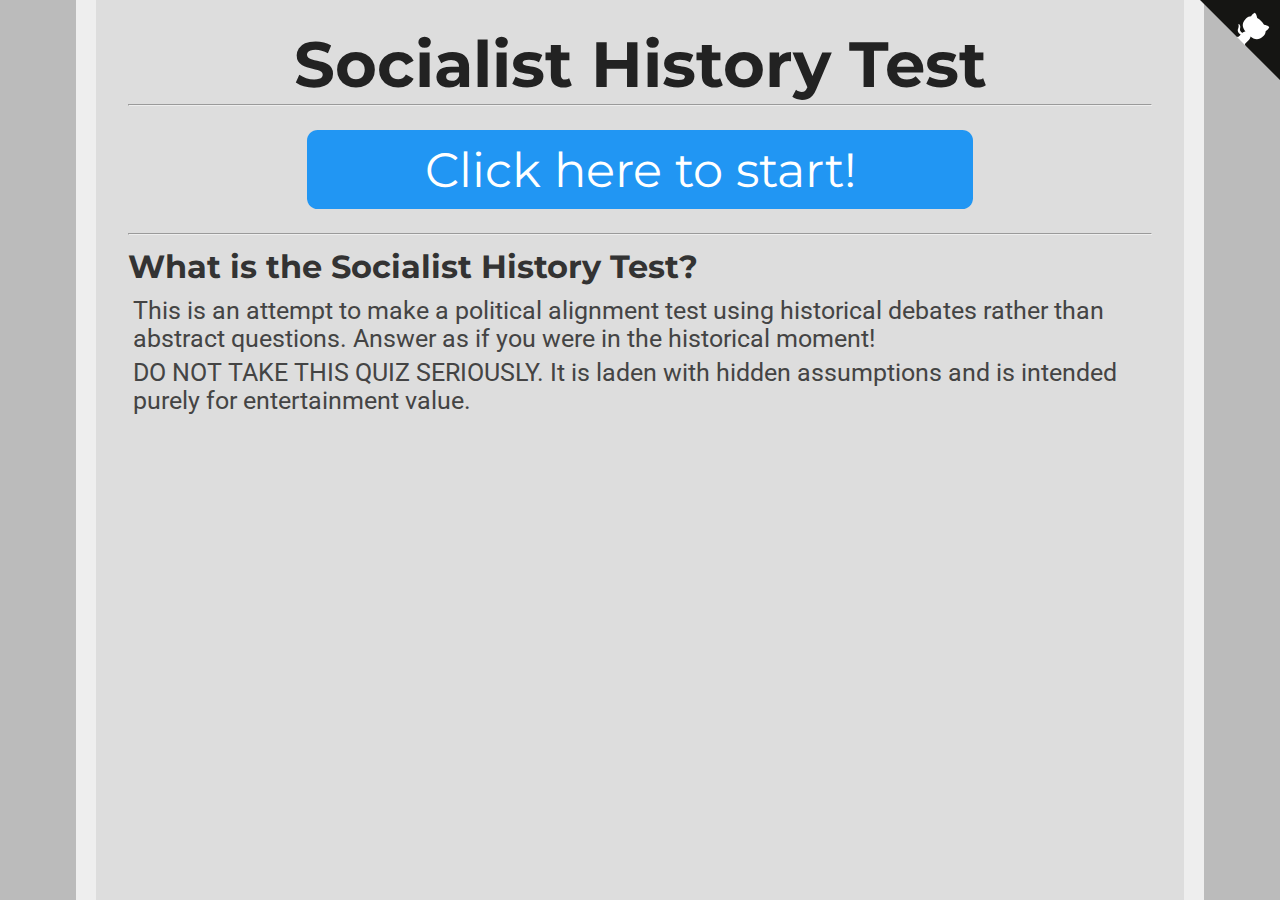
==== index.html @ 4f825c50 "Add disclaimer" ====
<head>
<link href="https://fonts.googleapis.com/css?family=Montserrat:300,400,700|Roboto:400,700" rel="stylesheet">
<link href='style.css' rel='stylesheet' type='text/css'>
<title>Socialist History Test</title>
<link rel="icon" type="x-icon" href="icon.png">
<link rel="shortcut icon" type="x-icon" href="icon.png">
<meta charset="utf-8">
</head>
<body>
<a href="https://github.com/sochisttest/sochisttest.github.io" class="github-corner" aria-label="View source on Github"><svg width="80" height="80" viewBox="0 0 250 250" style="fill:#151513; color:#fff; position: absolute; top: 0; border: 0; right: 0;" aria-hidden="true"><path d="M0,0 L115,115 L130,115 L142,142 L250,250 L250,0 Z"></path><path d="M128.3,109.0 C113.8,99.7 119.0,89.6 119.0,89.6 C122.0,82.7 120.5,78.6 120.5,78.6 C119.2,72.0 123.4,76.3 123.4,76.3 C127.3,80.9 125.5,87.3 125.5,87.3 C122.9,97.6 130.6,101.9 134.4,103.2" fill="currentColor" style="transform-origin: 130px 106px;" class="octo-arm"></path><path d="M115.0,115.0 C114.9,115.1 118.7,116.5 119.8,115.4 L133.7,101.6 C136.9,99.2 139.9,98.4 142.2,98.6 C133.8,88.0 127.5,74.4 143.8,58.0 C148.5,53.4 154.0,51.2 159.7,51.0 C160.3,49.4 163.2,43.6 171.4,40.1 C171.4,40.1 176.1,42.5 178.8,56.2 C183.1,58.6 187.2,61.8 190.9,65.4 C194.5,69.0 197.7,73.2 200.1,77.6 C213.8,80.2 216.3,84.9 216.3,84.9 C212.7,93.1 206.9,96.0 205.4,96.6 C205.1,102.4 203.0,107.8 198.3,112.5 C181.9,128.9 168.3,122.5 157.7,114.1 C157.9,116.9 156.7,120.9 152.7,124.9 L141.0,136.5 C139.8,137.7 141.6,141.9 141.8,141.8 Z" fill="currentColor" class="octo-body"></path></svg></a><style>.github-corner:hover .octo-arm{animation:octocat-wave 560ms ease-in-out}@keyframes octocat-wave{0%,100%{transform:rotate(0)}20%,60%{transform:rotate(-25deg)}40%,80%{transform:rotate(10deg)}}@media (max-width:500px){.github-corner:hover .octo-arm{animation:none}.github-corner .octo-arm{animation:octocat-wave 560ms ease-in-out}}</style>
<h1>Socialist History Test</h1>
<hr>
<br>
<button class="button" onclick="location.href='instructions.html';" style="font-size:36pt;">Click here to start!</button>
<br><hr>
<h2>What is the Socialist History Test?</h2>
    <p>This is an attempt to make a political alignment test using historical debates rather than abstract questions. Answer as if you were in the historical moment!</p>
    <p>DO NOT TAKE THIS QUIZ SERIOUSLY. It is laden with hidden assumptions and is intended purely for entertainment value.</p>
<!-- This is the script for the page itself -->
<script type="application/javascript"src="questions.js"></script>
<script type="text/javascript">
    document.getElementById("numOfQuestions").innerHTML = questions.length;
</script>
</body>
---- style.css ----
html {
    background-color: #bbbbbb;
    padding: 0px;
    scroll-behavior: smooth;
}
body {
    width: 80%;
    min-height: calc(100vh - 4em);
    margin: 0 auto;
    padding: 2em;
    background-color: #dddddd;
    border-color: #eeeeee;
    border-left-style: solid;
    border-right-style: solid;
    border-width: 20px;
}
p {
    color: #444444;
    font-family: 'Roboto', sans-serif;
    font-size: 18.5pt;
    line-height: 1.15;
    margin: 4pt;
}

p.value {
    margin-top: 22px;
    margin-bottom: 22px;
    text-indent: -16pt;
    margin-left: 20pt;
    font-size: 24pt;
    line-height: 2.11666656px;
    letter-spacing: 0.03em;
    font-family: 'Montserrat';
}

p.axis_name {
    margin-top: 50px;
    color: #333333;
    font-size: 19pt;
    font-family: 'Montserrat';
}
p.question {
    margin: 16pt auto;
    color: #333333;
    font-family: serif;
    font-weight: normal;
    width: 70%;
    min-width: 500pt;
    min-height: 144pt;
    background-color: #eeeeee;
    padding: 16pt;
    border-radius: 16pt;
    font-size: 24pt;
    display: flex;
    justify-content: center;
    align-items: center;
    text-align: center;

}
h1 {
    color: #222222;
    font-family: 'Montserrat', sans-serif;
    font-size: 48pt;
    text-align: center;
    line-height: 48pt;
    margin-top: 0pt;
    margin-bottom: 0pt;
}
h2 {
    color: #333333;
    font-family: 'Montserrat', sans-serif;
    font-size: 24pt;
    line-height: 24pt;
    margin-top: 12pt;
    margin-bottom: 10pt;
}
li {
    font-size: 16pt;
    text-indent: 16pt;
}
a {
    font-family: inherit;
}
div.center {
    background-color: #eeeeee;
    font-family: 'Montserrat', sans-serif;
    border-radius: 8pt;
    padding: 6pt;
    color: white;
    width: 50%;
    min-width: 488pt;
    text-align: center;
    text-decoration: none;
    display: block;
    font-size: 24pt;
    margin: auto;
}
img.quadcolumn {
    width: 23.75%;
    transition: transform .3s;
}
img.quadcolumn:hover {
    transform: scale(1.05);
  }
div.quadcolumn {
    width: 23.75%;
}
div.axis_name {
    color: #333333;
    font-size: 19pt;
    font-family: 'Montserrat';
    display: inline-block;
    padding-bottom: 8.65pt;
}
.spacer {
    display: flex;
}
.spacer > div{
    margin-top: 10px;
    display: inline-block;
    *display: inline; /* For IE7 */
    text-align: center;
}
.button {
    background-color: #2196f3;
    font-family: 'Montserrat', sans-serif;
    border: none;
    border-radius: 8pt;
    color: white;
    padding: 8pt;
    width: 50%;
    min-width: 500pt;
    text-align: center;
    text-decoration: none;
    display: block;
    font-size: 24pt;
    margin: -2px auto;
    cursor: pointer;
}
.button:hover, .button:focus { background: #1687e0; }
.stronglyAgree { background: #1b5e20; }
.stronglyAgree:hover, .stronglyAgree:focus { background: #154a19; }
.agree { background: #4caf50; }
.agree:hover, .agree:focus { background: #29942e; }
.neutral { background: #949494; }
.neutral:hover, .neutral:focus { background: #656565; }
.disagree { background: #f44336; }
.disagree:hover, .disagree:focus { background: #d6271a; }
.stronglyDisagree { background: #b71c1c; }
.stronglyDisagree:hover, .stronglyDisagree:focus { background: #a00e0e; }

.small_button, .small_button_off {
    background-color: #333;
    font-family: 'Montserrat', sans-serif;
    border: none;
    border-radius: 8pt;
    color: white;
    padding: 8pt;
    width: 10%;
    min-width: 100pt;
    text-align: center;
    text-decoration: none;
    display: block;
    font-size: 18pt;
    margin: -2px auto;
    cursor: pointer;
}

.small_button:hover, .small_button:focus {
    background: #222;
}

.small_button_off {
    background-color: #ddd;
    color: #888;
    border: 2px solid #888;
    cursor: not-allowed;
    margin: -4px auto;
}
.arrow {
    width: 60%;
    height: auto;
}
div.explanation_blurb_left {
    vertical-align: top;
    width: 37%;
    margin-left: 1%;
    margin-right: 1%;
}
div.explanation_blurb_right {
    vertical-align: top;
    width: 37%;
    margin-left: 1%;
    margin-right: 1%;
}
div.explanation_axis {
    width: 20.9%;
    vertical-align: top;
}
div.axis {
    width: 100%;
    display: flex;
    align-items: center;
    justify-content: center;
}
div.bar {
    height: 36pt;
    line-height: 36pt;
    padding: 8pt;
    margin-top: 4pt;
    margin-bottom: 4pt;
    border-width: 4px;
    border-right-width: 1px;
    border-top-style: solid;
    border-bottom-style: solid;
    border-color: #222222;
    background-color: #eeeeee;
    display: block;
    width: 50%;
}
div.text-wrapper {
    font-family: 'Montserrat', sans-serif;
    font-size: 36pt;
    line-height: 36pt;
    color: #222222;
    display: inline-block;
}
div.proletarian {
    background-color: #ff5ac4;
    text-align: left;
    border-right-style: solid;
}

div.agrarian {
    background-color: #a8ff00;
    text-align: right;
    border-left-style: solid;
}

div.state-dependent {
    background-color: #b25aff;
    text-align: left;
    border-right-style: solid;
}

div.state-independent {
    background-color: #fff75c;
    text-align: right;
    border-left-style: solid;
}

div.economistic {
    background-color: #675fff;
    text-align: left;
    border-right-style: solid;
}

div.comprehensive {
    background-color: #ffbf61;
    text-align: right;
    border-left-style: solid;
}

div.pro-party {
    background-color: #66beff;
    text-align: left;
    border-right-style: solid;
}

div.anti-party {
    background-color: #ff9166;
    text-align: right;
    border-left-style: solid;
}

div.international {
    background-color: #66ffec;
    text-align: left;
    border-right-style: solid;
}

div.national {
    background-color: #ff6666;
    text-align: right;
    border-left-style: solid;
}

div.bolshevik {
    background-color: #ff66d0;
    text-align: right;
    border-left-style: solid;
}

div.menshevik {
    background-color: #66ff91;
    text-align: left;
    border-right-style: solid;
}

div.left-com {
    background-color: #bcff66;
    text-align: left;
    border-right-style: solid;
}

div.right-com {
    background-color: #b466ff;
    text-align: right;
    border-left-style: solid;
}

div.stalin {
    background-color: #fffb66;
    text-align: left;
    border-right-style: solid;
}

div.trotsky {
    background-color: #6a66ff;
    text-align: right;
    border-left-style: solid;
}

div.pro-soviet {
    background-color: #ffbd66;
    text-align: left;
    border-right-style: solid;
}

div.anti-soviet {
    background-color: #66b3ff;
    text-align: right;
    border-left-style: solid;
}

div.cooperating {
    background-color: #ff9966;
    text-align: left;
    border-right-style: solid;
}

div.splitting {
    background-color: #66ffff;
    text-align: right;
    border-left-style: solid;
}

div.radical-ends {
    background-color: #ff6666;
    text-align: left;
    border-right-style: solid;
}

div.moderate-ends {
    background-color: #66ffa4;
    text-align: right;
    border-left-style: solid;
}

span.weight-300 {
    font-weight: 300;
}
.explanation_bg {
    background-color: #eeeeee;
    border-radius: 25px;
    margin-top: 15px;
}
#banner {
    border-color: #444444;
    border-style: solid;
    border-width: 2px;
    border-radius: 8pt;
    display: block;
    margin: 8pt;
    margin-left: auto;
    margin-right: auto;
}
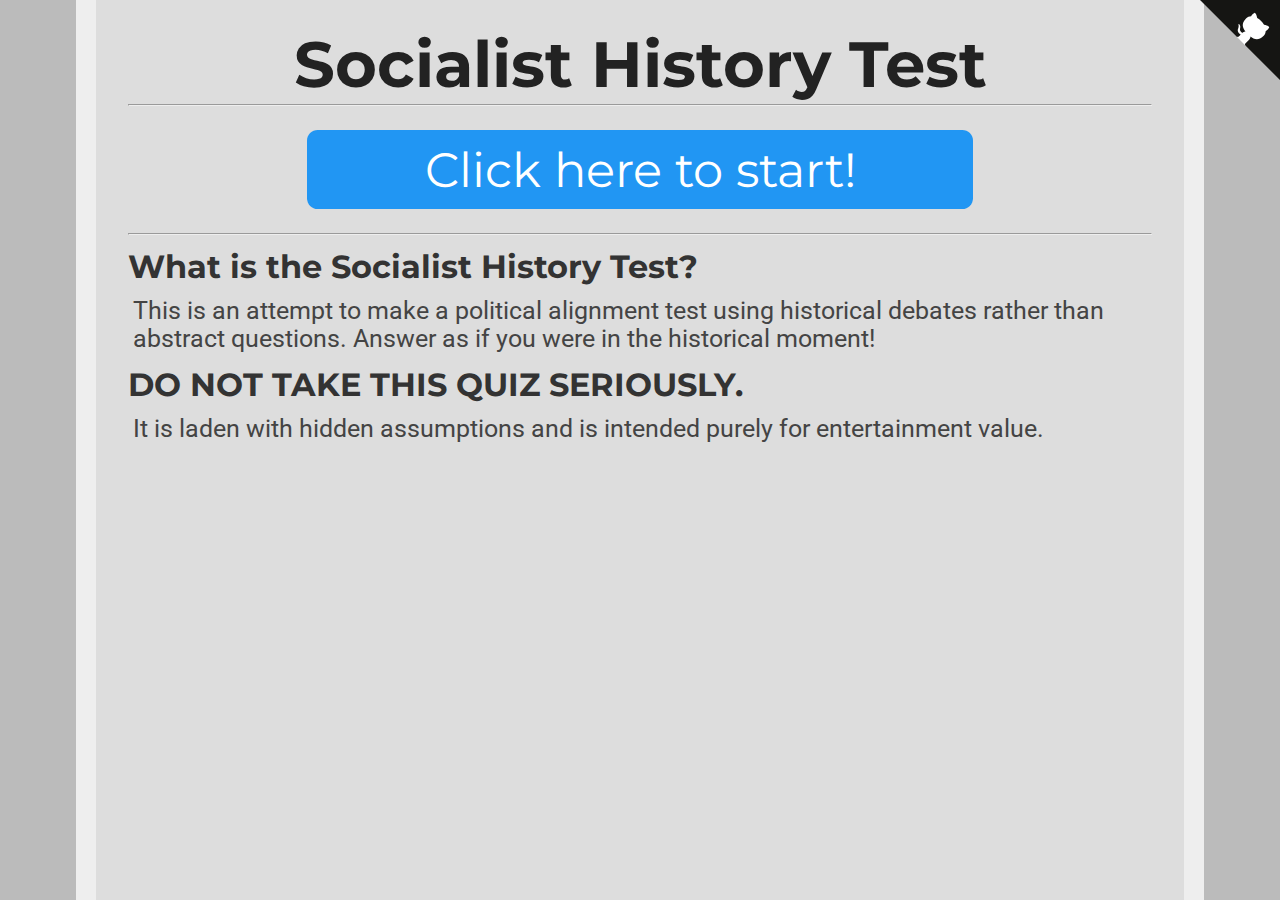
==== commit 914362f7: "Update disclaimer" ====
--- a/index.html
+++ b/index.html
@@ -15,7 +15,8 @@
 <br><hr>
 <h2>What is the Socialist History Test?</h2>
     <p>This is an attempt to make a political alignment test using historical debates rather than abstract questions. Answer as if you were in the historical moment!</p>
-    <p>DO NOT TAKE THIS QUIZ SERIOUSLY. It is laden with hidden assumptions and is intended purely for entertainment value.</p>
+    <h2>DO NOT TAKE THIS QUIZ SERIOUSLY.</h2>
+    <p>It is laden with hidden assumptions and is intended purely for entertainment value.</p>
 <!-- This is the script for the page itself -->
 <script type="application/javascript"src="questions.js"></script>
 <script type="text/javascript">
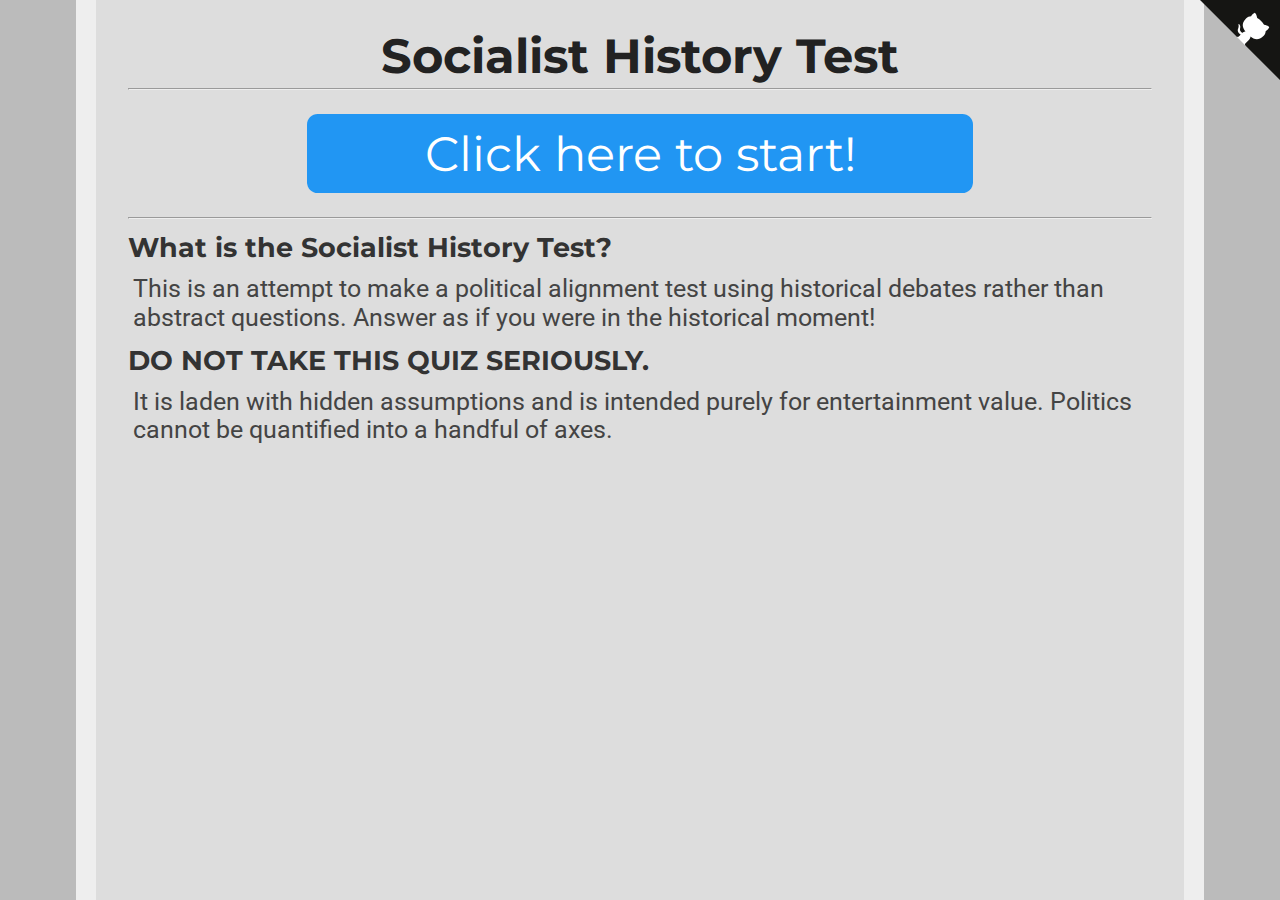
==== commit 99f67899: "Formatting" ====
--- a/index.html
+++ b/index.html
@@ -16,7 +16,7 @@
 <h2>What is the Socialist History Test?</h2>
     <p>This is an attempt to make a political alignment test using historical debates rather than abstract questions. Answer as if you were in the historical moment!</p>
     <h2>DO NOT TAKE THIS QUIZ SERIOUSLY.</h2>
-    <p>It is laden with hidden assumptions and is intended purely for entertainment value.</p>
+    <p>It is laden with hidden assumptions and is intended purely for entertainment value. Politics cannot be quantified into a handful of axes.</p>
 <!-- This is the script for the page itself -->
 <script type="application/javascript"src="questions.js"></script>
 <script type="text/javascript">
--- a/style.css
+++ b/style.css
@@ -60,17 +60,17 @@
 h1 {
     color: #222222;
     font-family: 'Montserrat', sans-serif;
-    font-size: 48pt;
-    text-align: center;
-    line-height: 48pt;
+    font-size: 36pt;
+    text-align: center;
+    line-height: 36pt;
     margin-top: 0pt;
     margin-bottom: 0pt;
 }
 h2 {
     color: #333333;
     font-family: 'Montserrat', sans-serif;
-    font-size: 24pt;
-    line-height: 24pt;
+    font-size: 20pt;
+    line-height: 20pt;
     margin-top: 12pt;
     margin-bottom: 10pt;
 }
@@ -204,7 +204,7 @@
     justify-content: center;
 }
 div.bar {
-    height: 36pt;
+    height: 20pt;
     line-height: 36pt;
     padding: 8pt;
     margin-top: 4pt;
@@ -220,8 +220,8 @@
 }
 div.text-wrapper {
     font-family: 'Montserrat', sans-serif;
-    font-size: 36pt;
-    line-height: 36pt;
+    font-size: 24pt;
+    line-height: 24pt;
     color: #222222;
     display: inline-block;
 }
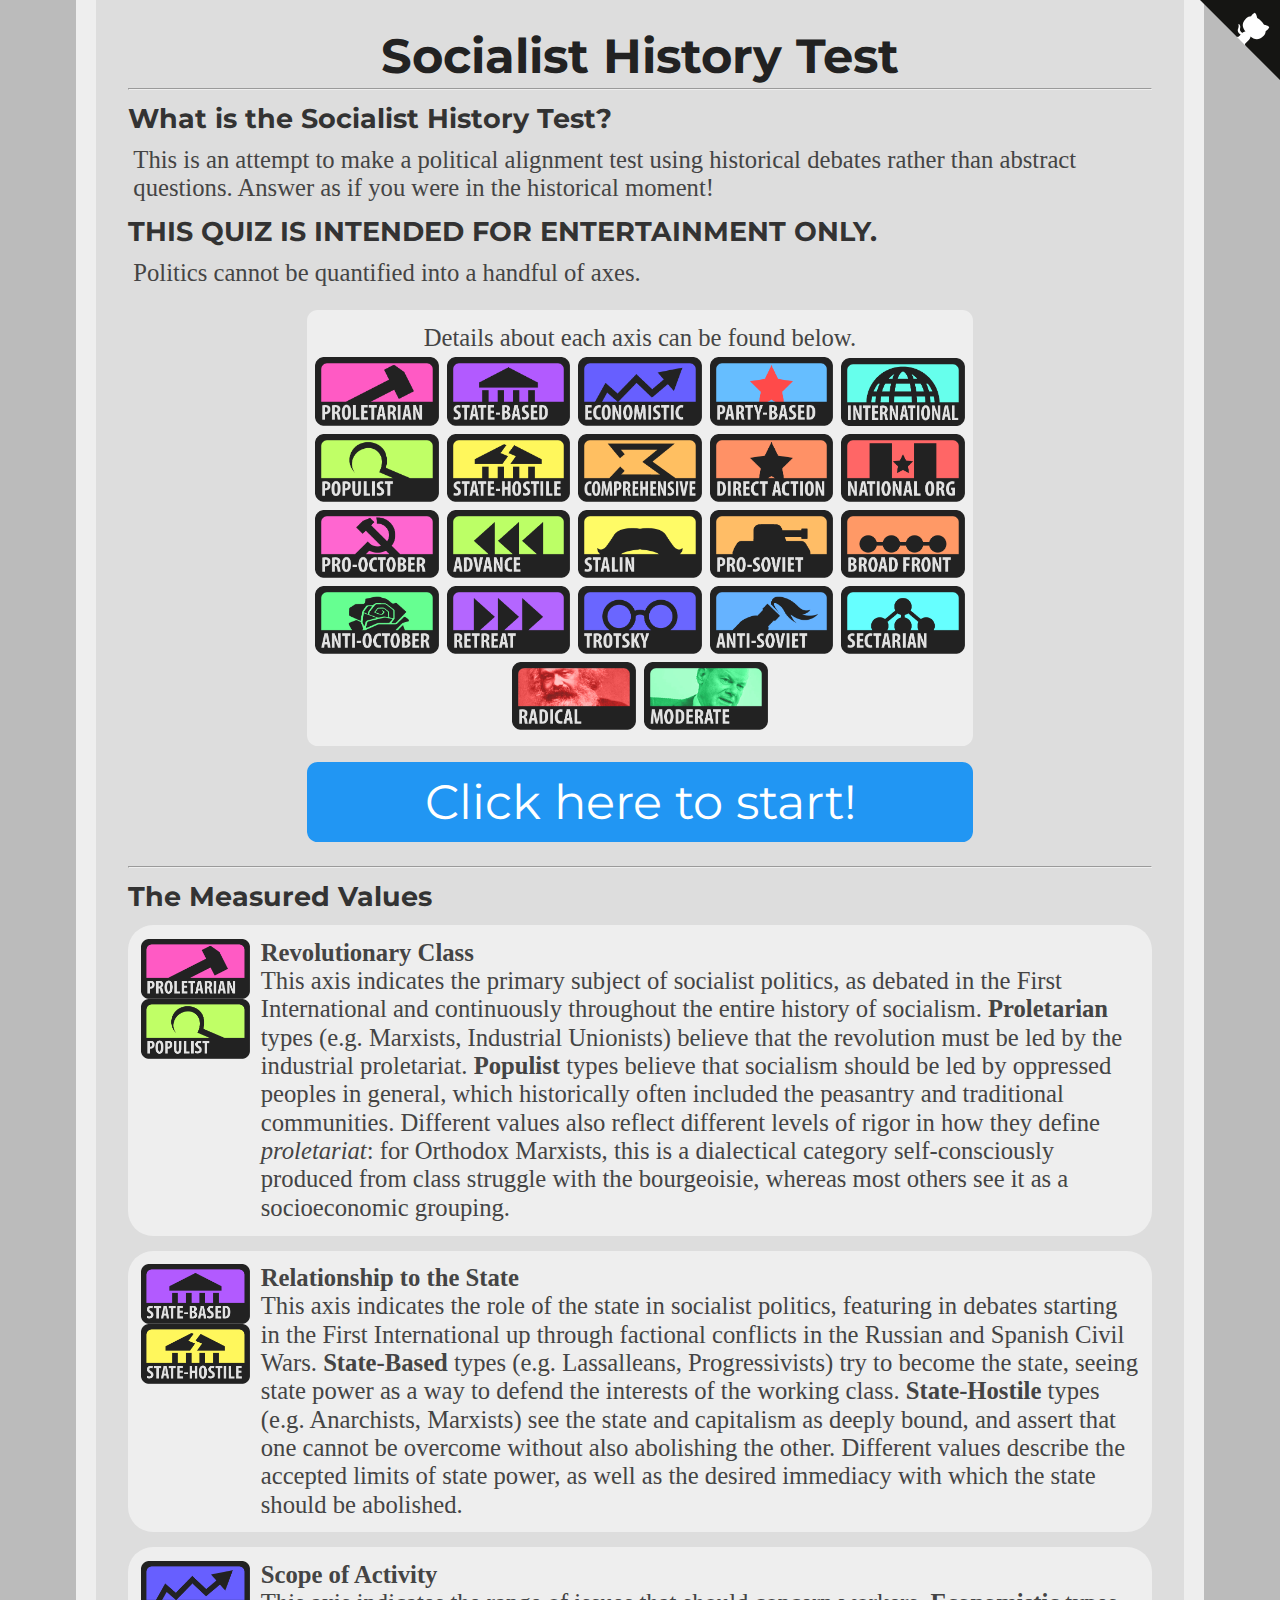
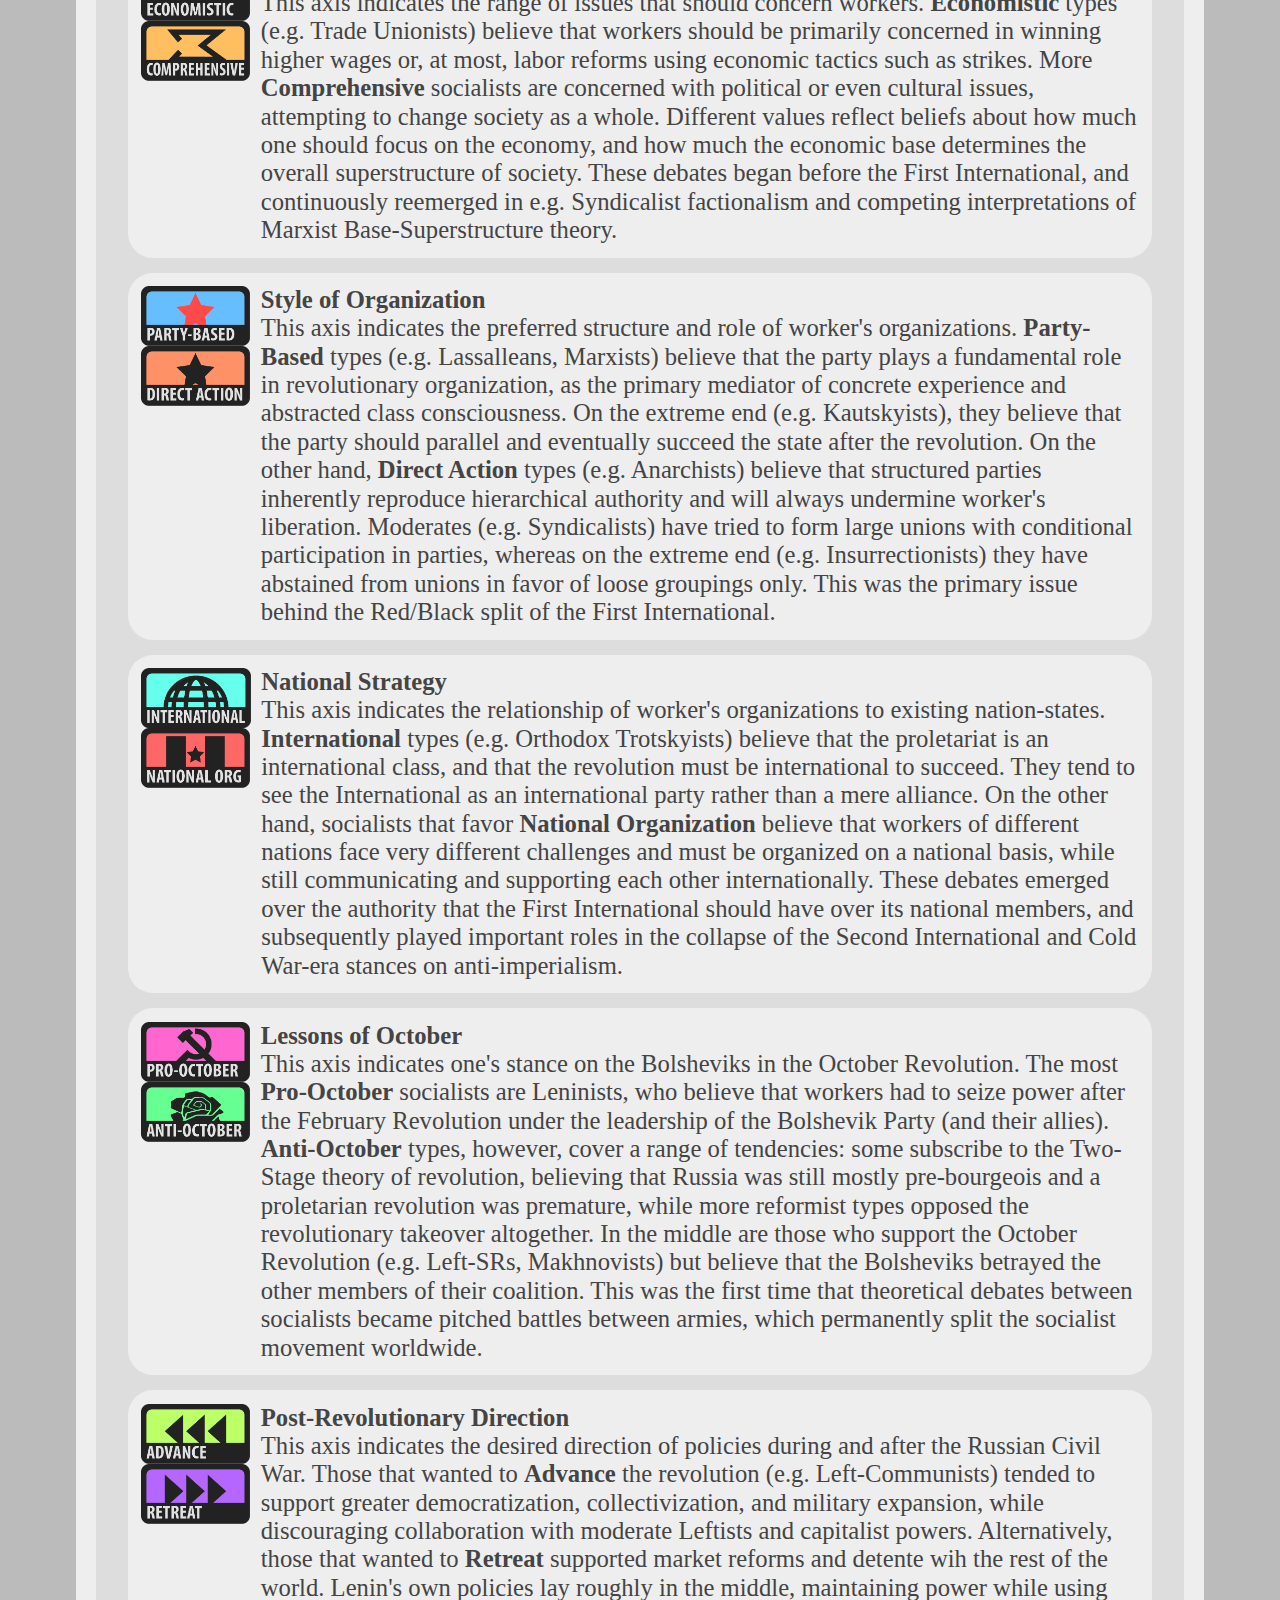
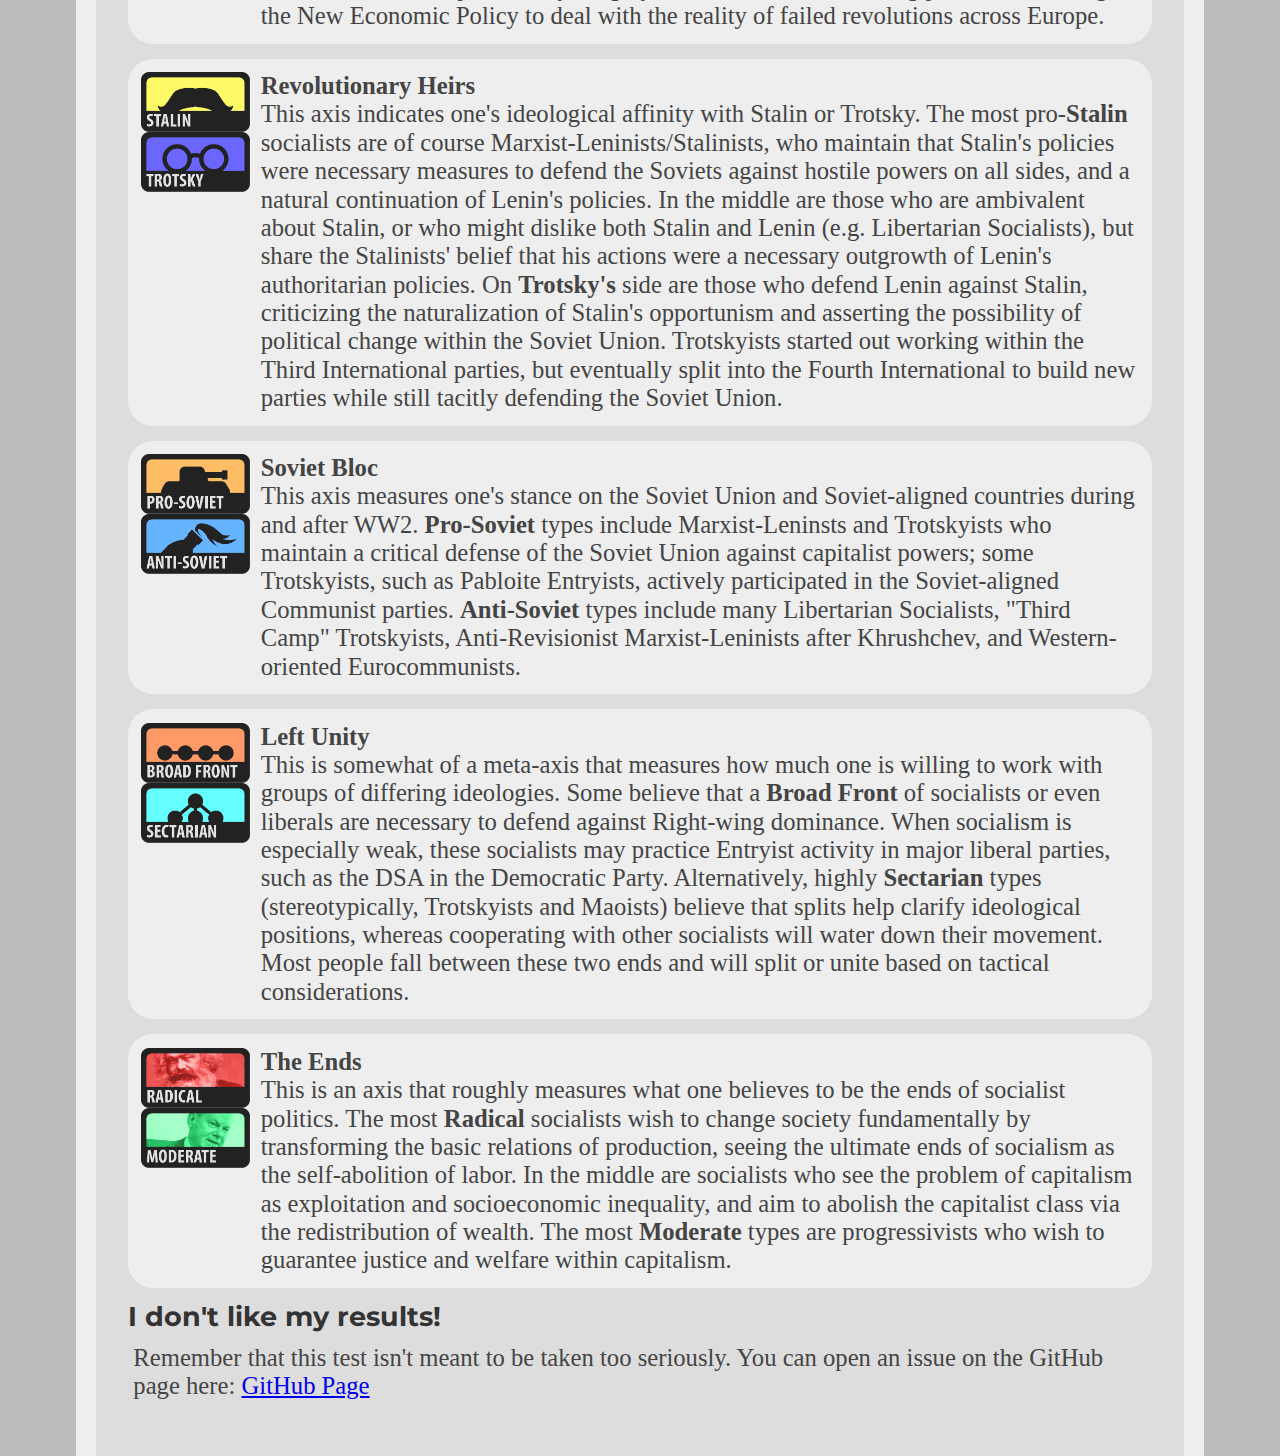
==== commit 21472966: "Add explanations" ====
--- a/index.html
+++ b/index.html
@@ -10,13 +10,133 @@
 <a href="https://github.com/sochisttest/sochisttest.github.io" class="github-corner" aria-label="View source on Github"><svg width="80" height="80" viewBox="0 0 250 250" style="fill:#151513; color:#fff; position: absolute; top: 0; border: 0; right: 0;" aria-hidden="true"><path d="M0,0 L115,115 L130,115 L142,142 L250,250 L250,0 Z"></path><path d="M128.3,109.0 C113.8,99.7 119.0,89.6 119.0,89.6 C122.0,82.7 120.5,78.6 120.5,78.6 C119.2,72.0 123.4,76.3 123.4,76.3 C127.3,80.9 125.5,87.3 125.5,87.3 C122.9,97.6 130.6,101.9 134.4,103.2" fill="currentColor" style="transform-origin: 130px 106px;" class="octo-arm"></path><path d="M115.0,115.0 C114.9,115.1 118.7,116.5 119.8,115.4 L133.7,101.6 C136.9,99.2 139.9,98.4 142.2,98.6 C133.8,88.0 127.5,74.4 143.8,58.0 C148.5,53.4 154.0,51.2 159.7,51.0 C160.3,49.4 163.2,43.6 171.4,40.1 C171.4,40.1 176.1,42.5 178.8,56.2 C183.1,58.6 187.2,61.8 190.9,65.4 C194.5,69.0 197.7,73.2 200.1,77.6 C213.8,80.2 216.3,84.9 216.3,84.9 C212.7,93.1 206.9,96.0 205.4,96.6 C205.1,102.4 203.0,107.8 198.3,112.5 C181.9,128.9 168.3,122.5 157.7,114.1 C157.9,116.9 156.7,120.9 152.7,124.9 L141.0,136.5 C139.8,137.7 141.6,141.9 141.8,141.8 Z" fill="currentColor" class="octo-body"></path></svg></a><style>.github-corner:hover .octo-arm{animation:octocat-wave 560ms ease-in-out}@keyframes octocat-wave{0%,100%{transform:rotate(0)}20%,60%{transform:rotate(-25deg)}40%,80%{transform:rotate(10deg)}}@media (max-width:500px){.github-corner:hover .octo-arm{animation:none}.github-corner .octo-arm{animation:octocat-wave 560ms ease-in-out}}</style>
 <h1>Socialist History Test</h1>
 <hr>
+<h2>What is the Socialist History Test?</h2>
+    <p>This is an attempt to make a political alignment test using historical debates rather than abstract questions. Answer as if you were in the historical moment!</p>
+    <h2>THIS QUIZ IS INTENDED FOR ENTERTAINMENT ONLY.</h2>
+    <p>Politics cannot be quantified into a handful of axes.</p>
+<br>
+<div class="center">
+    <p>Details about each axis can be found below.</p>
+    <a href="#anchor"><img src="value_images/proletarian.png" class="quadcolumn"></a>
+    <a href="#anchor"><img src="value_images/state-dependent.png" class="quadcolumn"></a>
+    <a href="#anchor"><img src="value_images/economistic.png" class="quadcolumn"></a>
+    <a href="#anchor"><img src="value_images/pro-party.png" class="quadcolumn"></a>
+    <a href="#anchor"><img src="value_images/international.png" class="quadcolumn"></a>
+    <a href="#anchor"><img src="value_images/populist.png" class="quadcolumn"></a>
+    <a href="#anchor"><img src="value_images/state-independent.png" class="quadcolumn"></a>
+    <a href="#anchor"><img src="value_images/comprehensive.png" class="quadcolumn"></a>
+    <a href="#anchor"><img src="value_images/anti-party.png" class="quadcolumn"></a>
+    <a href="#anchor"><img src="value_images/national.png" class="quadcolumn"></a>
+    <a href="#anchor"><img src="value_images/bolshevik.png" class="quadcolumn"></a>
+    <a href="#anchor"><img src="value_images/left-com.png" class="quadcolumn"></a>
+    <a href="#anchor"><img src="value_images/stalin.png" class="quadcolumn"></a>
+    <a href="#anchor"><img src="value_images/pro-soviet.png" class="quadcolumn"></a>
+    <a href="#anchor"><img src="value_images/cooperating.png" class="quadcolumn"></a>
+    <a href="#anchor"><img src="value_images/menshevik.png" class="quadcolumn"></a>
+    <a href="#anchor"><img src="value_images/right-com.png" class="quadcolumn"></a>
+    <a href="#anchor"><img src="value_images/trotsky.png" class="quadcolumn"></a>
+    <a href="#anchor"><img src="value_images/anti-soviet.png" class="quadcolumn"></a>
+    <a href="#anchor"><img src="value_images/splitting.png" class="quadcolumn"></a>
+    <a href="#anchor"><img src="value_images/radical-ends.png" class="quadcolumn"></a>
+    <a href="#anchor"><img src="value_images/moderate-ends.png" class="quadcolumn"></a>
+</div>
 <br>
 <button class="button" onclick="location.href='instructions.html';" style="font-size:36pt;">Click here to start!</button>
 <br><hr>
-<h2>What is the Socialist History Test?</h2>
-    <p>This is an attempt to make a political alignment test using historical debates rather than abstract questions. Answer as if you were in the historical moment!</p>
-    <h2>DO NOT TAKE THIS QUIZ SERIOUSLY.</h2>
-    <p>It is laden with hidden assumptions and is intended purely for entertainment value. Politics cannot be quantified into a handful of axes.</p>
+
+<h2><a id="anchor">The Measured Values</a></h2>
+    <div class="explanation_bg">
+        <div class="spacer">
+            <p class="value"><img src="value_images/proletarian.png" height="60pt"><img src="value_images/populist.png"  height="60pt"></p>
+            <p class="blurb-text">
+                <b>Revolutionary Class</b><br>This axis indicates the primary subject of socialist politics, as debated in the First International and continuously throughout the entire history of socialism. <b>Proletarian</b> types (e.g. Marxists, Industrial Unionists) believe that the revolution must be led by the industrial proletariat. <b>Populist</b> types believe that socialism should be led by oppressed peoples in general, which historically often included the peasantry and traditional communities. Different values also reflect different levels of rigor in how they define <i>proletariat</i>: for Orthodox Marxists, this is a dialectical category self-consciously produced from class struggle with the bourgeoisie, whereas most others see it as a socioeconomic grouping.
+            </p>
+        </div>
+    </div>
+    <div class="explanation_bg">
+        <div class="spacer">
+            <p class="value"><img src="value_images/state-dependent.png" height="60pt"><img src="value_images/state-independent.png"  height="60pt"></p>
+            <p class="blurb-text">
+                <b>Relationship to the State</b><br>This axis indicates the role of the state in socialist politics, featuring in debates starting in the First International up through factional conflicts in the Russian and Spanish Civil Wars. <b>State-Based</b> types (e.g. Lassalleans, Progressivists) try to become the state, seeing state power as a way to defend the interests of the working class. <b>State-Hostile</b> types (e.g. Anarchists, Marxists) see the state and capitalism as deeply bound, and assert that one cannot be overcome without also abolishing the other. Different values describe the accepted limits of state power, as well as the desired immediacy with which the state should be abolished.
+            </p>
+        </div>
+    </div>
+    <div class="explanation_bg">
+        <div class="spacer">
+            <p class="value"><img src="value_images/economistic.png" height="60pt"><img src="value_images/comprehensive.png"  height="60pt"></p>
+            <p class="blurb-text">
+                <b>Scope of Activity</b><br>This axis indicates the range of issues that should concern workers. <b>Economistic</b> types (e.g. Trade Unionists) believe that workers should be primarily concerned in winning higher wages or, at most, labor reforms using economic tactics such as strikes. More <b>Comprehensive</b> socialists are concerned with political or even cultural issues, attempting to change society as a whole. Different values reflect beliefs about how much one should focus on the economy, and how much the economic base determines the overall superstructure of society. These debates began before the First International, and continuously reemerged in e.g. Syndicalist factionalism and competing interpretations of Marxist Base-Superstructure theory.
+            </p>
+        </div>
+    </div>
+    <div class="explanation_bg">
+        <div class="spacer">
+            <p class="value"><img src="value_images/pro-party.png" height="60pt"><img src="value_images/anti-party.png"  height="60pt"></p>
+            <p class="blurb-text">
+                <b>Style of Organization</b><br>This axis indicates the preferred structure and role of worker's organizations. <b>Party-Based</b> types (e.g. Lassalleans, Marxists) believe that the party plays a fundamental role in revolutionary organization, as the primary mediator of concrete experience and abstracted class consciousness. On the extreme end (e.g. Kautskyists), they believe that the party should parallel and eventually succeed the state after the revolution. On the other hand, <b>Direct Action</b> types (e.g. Anarchists) believe that structured parties inherently reproduce hierarchical authority and will always undermine worker's liberation. Moderates (e.g. Syndicalists) have tried to form large unions with conditional participation in parties, whereas on the extreme end (e.g. Insurrectionists) they have abstained from unions in favor of loose groupings only. This was the primary issue behind the Red/Black split of the First International.<br>
+            </p>
+        </div>
+    </div>
+    <div class="explanation_bg">
+        <div class="spacer">
+            <p class="value"><img src="value_images/international.png" height="60pt"><img src="value_images/national.png"  height="60pt"></p>
+            <p class="blurb-text">
+                <b>National Strategy</b><br>This axis indicates the relationship of worker's organizations to existing nation-states. <b>International</b> types (e.g. Orthodox Trotskyists) believe that the proletariat is an international class, and that the revolution must be international to succeed. They tend to see the International as an international party rather than a mere alliance. On the other hand, socialists that favor <b>National Organization</b> believe that workers of different nations face very different challenges and must be organized on a national basis, while still communicating and supporting each other internationally. These debates emerged over the authority that the First International should have over its national members, and subsequently played important roles in the collapse of the Second International and Cold War-era stances on anti-imperialism.<br>
+            </p>
+        </div>
+    </div>
+    <div class="explanation_bg">
+        <div class="spacer">
+            <p class="value"><img src="value_images/bolshevik.png" height="60pt"><img src="value_images/menshevik.png"  height="60pt"></p>
+            <p class="blurb-text">
+                <b>Lessons of October</b><br>This axis indicates one's stance on the Bolsheviks in the October Revolution. The most <b>Pro-October</b> socialists are Leninists, who believe that workers had to seize power after the February Revolution under the leadership of the Bolshevik Party (and their allies). <b>Anti-October</b> types, however, cover a range of tendencies: some subscribe to the Two-Stage theory of revolution, believing that Russia was still mostly pre-bourgeois and a proletarian revolution was premature, while more reformist types opposed the revolutionary takeover altogether. In the middle are those who support the October Revolution (e.g. Left-SRs, Makhnovists) but believe that the Bolsheviks betrayed the other members of their coalition. This was the first time that theoretical debates between socialists became pitched battles between armies, which permanently split the socialist movement worldwide.
+            </p>
+        </div>
+    </div>
+    <div class="explanation_bg">
+        <div class="spacer">
+            <p class="value"><img src="value_images/left-com.png" height="60pt"><img src="value_images/right-com.png"  height="60pt"></p>
+            <p class="blurb-text">
+                <b>Post-Revolutionary Direction</b><br>This axis indicates the desired direction of policies during and after the Russian Civil War. Those that wanted to <b>Advance</b> the revolution (e.g. Left-Communists) tended to support greater democratization, collectivization, and military expansion, while discouraging collaboration with moderate Leftists and capitalist powers. Alternatively, those that wanted to <b>Retreat</b> supported market reforms and detente wih the rest of the world. Lenin's own policies lay roughly in the middle, maintaining power while using the New Economic Policy to deal with the reality of failed revolutions across Europe. 
+            </p>
+        </div>
+    </div>
+    <div class="explanation_bg">
+        <div class="spacer">
+            <p class="value"><img src="value_images/stalin.png" height="60pt"><img src="value_images/trotsky.png"  height="60pt"></p>
+            <p class="blurb-text">
+                <b>Revolutionary Heirs</b><br>This axis indicates one's ideological affinity with Stalin or Trotsky. The most pro-<b>Stalin</b> socialists are of course Marxist-Leninists/Stalinists, who maintain that Stalin's policies were necessary measures to defend the Soviets against hostile powers on all sides, and a natural continuation of Lenin's policies. In the middle are those who are ambivalent about Stalin, or who might dislike both Stalin and Lenin (e.g. Libertarian Socialists), but share the Stalinists' belief that his actions were a necessary outgrowth of Lenin's authoritarian policies. On <b>Trotsky's</b> side are those who defend Lenin against Stalin, criticizing the naturalization of Stalin's opportunism and asserting the possibility of political change within the Soviet Union. Trotskyists started out working within the Third International parties, but eventually split into the Fourth International to build new parties while still tacitly defending the Soviet Union.
+            </p>
+        </div>
+    </div>
+    <div class="explanation_bg">
+        <div class="spacer">
+            <p class="value"><img src="value_images/pro-soviet.png" height="60pt"><img src="value_images/anti-soviet.png"  height="60pt"></p>
+            <p class="blurb-text">
+                <b>Soviet Bloc</b><br>This axis measures one's stance on the Soviet Union and Soviet-aligned countries during and after WW2. <b>Pro-Soviet</b> types include Marxist-Leninsts and Trotskyists who maintain a critical defense of the Soviet Union against capitalist powers; some Trotskyists, such as Pabloite Entryists, actively participated in the Soviet-aligned Communist parties. <b>Anti-Soviet</b> types include many Libertarian Socialists, "Third Camp" Trotskyists, Anti-Revisionist Marxist-Leninists after Khrushchev, and Western-oriented Eurocommunists.
+            </p>
+        </div>
+    </div>
+    <div class="explanation_bg">
+        <div class="spacer">
+            <p class="value"><img src="value_images/cooperating.png" height="60pt"><img src="value_images/splitting.png"  height="60pt"></p>
+            <p class="blurb-text">
+                <b>Left Unity</b><br>This is somewhat of a meta-axis that measures how much one is willing to work with groups of differing ideologies. Some believe that a <b>Broad Front</b> of socialists or even liberals are necessary to defend against Right-wing dominance. When socialism is especially weak, these socialists may practice Entryist activity in major liberal parties, such as the DSA in the Democratic Party. Alternatively, highly <b>Sectarian</b> types (stereotypically, Trotskyists and Maoists) believe that splits help clarify ideological positions, whereas cooperating with other socialists will water down their movement. Most people fall between these two ends and will split or unite based on tactical considerations.
+            </p>
+        </div>
+    </div>
+    <div class="explanation_bg">
+        <div class="spacer">
+            <p class="value"><img src="value_images/radical-ends.png" height="60pt"><img src="value_images/moderate-ends.png"  height="60pt"></p>
+            <p class="blurb-text">
+                <b>The Ends</b><br>This is an axis that roughly measures what one believes to be the ends of socialist politics. The most <b>Radical</b> socialists wish to change society fundamentally by transforming the basic relations of production, seeing the ultimate ends of socialism as the self-abolition of labor. In the middle are socialists who see the problem of capitalism as exploitation and socioeconomic inequality, and aim to abolish the capitalist class via the redistribution of wealth. The most <b>Moderate</b> types are progressivists who wish to guarantee justice and welfare within capitalism.
+            </p>
+        </div>
+    </div>
+
+<h2>I don't like my results!</h2>
+    <p>Remember that this test isn't meant to be taken too seriously. You can open an issue on the GitHub page here: <a href="https://github.com/sochisttest/sochisttest.github.io">GitHub Page</a></p>
+<br>
 <!-- This is the script for the page itself -->
 <script type="application/javascript"src="questions.js"></script>
 <script type="text/javascript">
--- a/style.css
+++ b/style.css
@@ -16,17 +16,13 @@
 }
 p {
     color: #444444;
-    font-family: 'Roboto', sans-serif;
+    font-family: serif;
     font-size: 18.5pt;
     line-height: 1.15;
     margin: 4pt;
 }
 
 p.value {
-    margin-top: 22px;
-    margin-bottom: 22px;
-    text-indent: -16pt;
-    margin-left: 20pt;
     font-size: 24pt;
     line-height: 2.11666656px;
     letter-spacing: 0.03em;
@@ -96,14 +92,14 @@
     margin: auto;
 }
 img.quadcolumn {
-    width: 23.75%;
+    width: 19%;
     transition: transform .3s;
 }
 img.quadcolumn:hover {
     transform: scale(1.05);
   }
 div.quadcolumn {
-    width: 23.75%;
+    width: 19%;
 }
 div.axis_name {
     color: #333333;
@@ -114,6 +110,8 @@
 }
 .spacer {
     display: flex;
+    border-radius: 8pt;
+    padding: 6pt;
 }
 .spacer > div{
     margin-top: 10px;
@@ -231,8 +229,8 @@
     border-right-style: solid;
 }
 
-div.agrarian {
-    background-color: #a8ff00;
+div.populist {
+    background-color: #c0ff66;
     text-align: right;
     border-left-style: solid;
 }
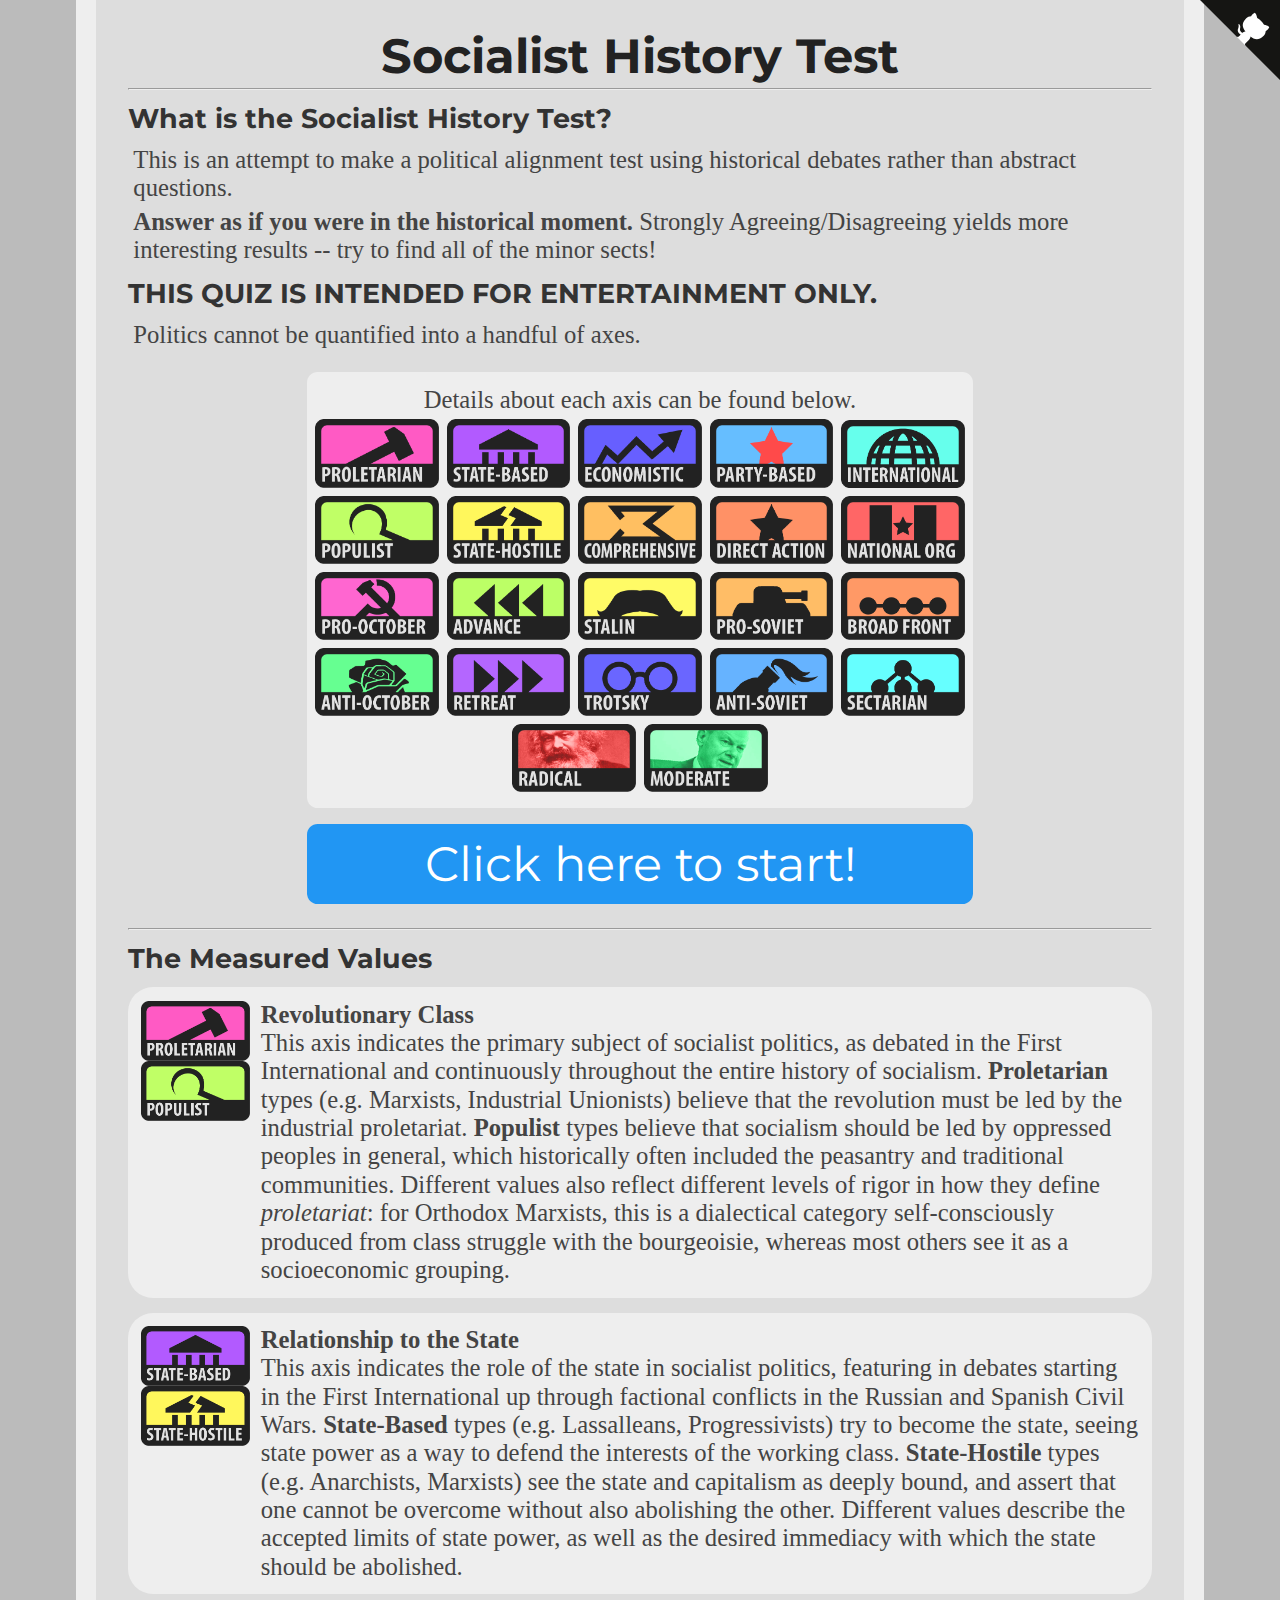
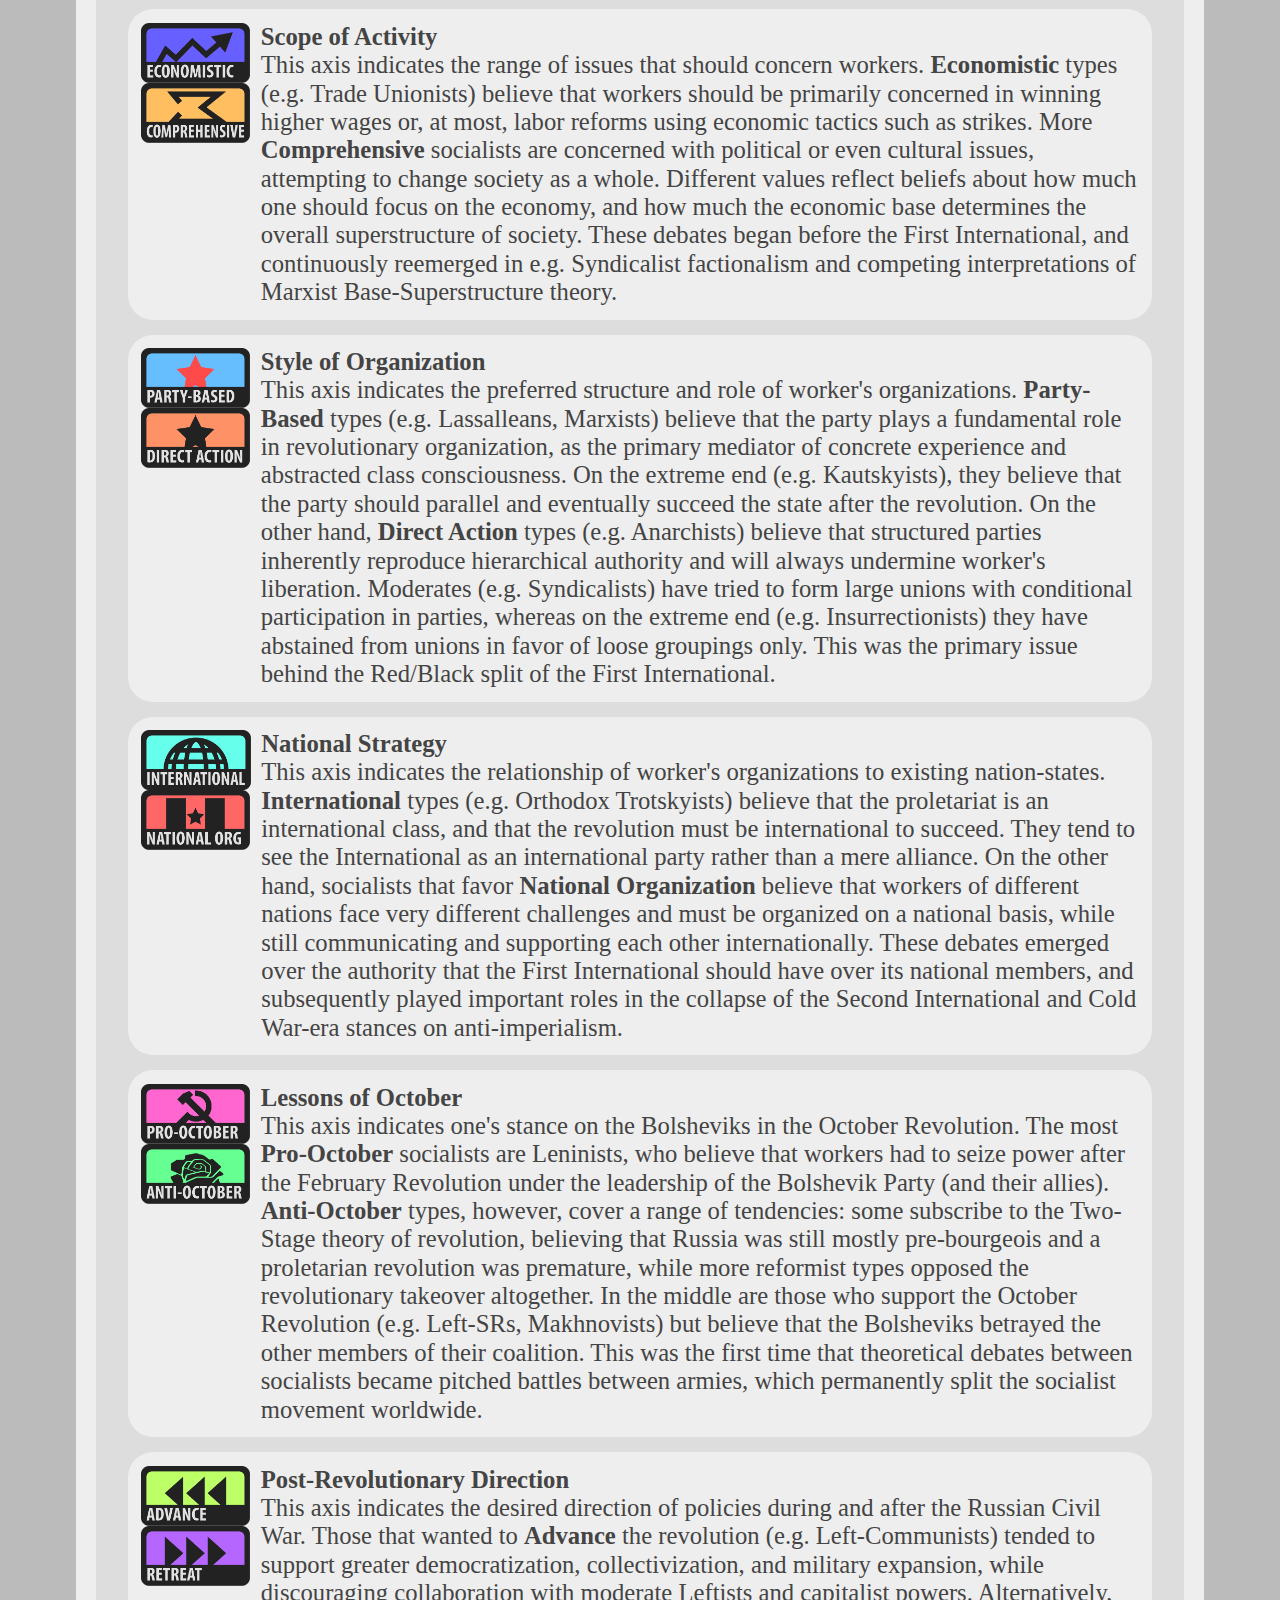
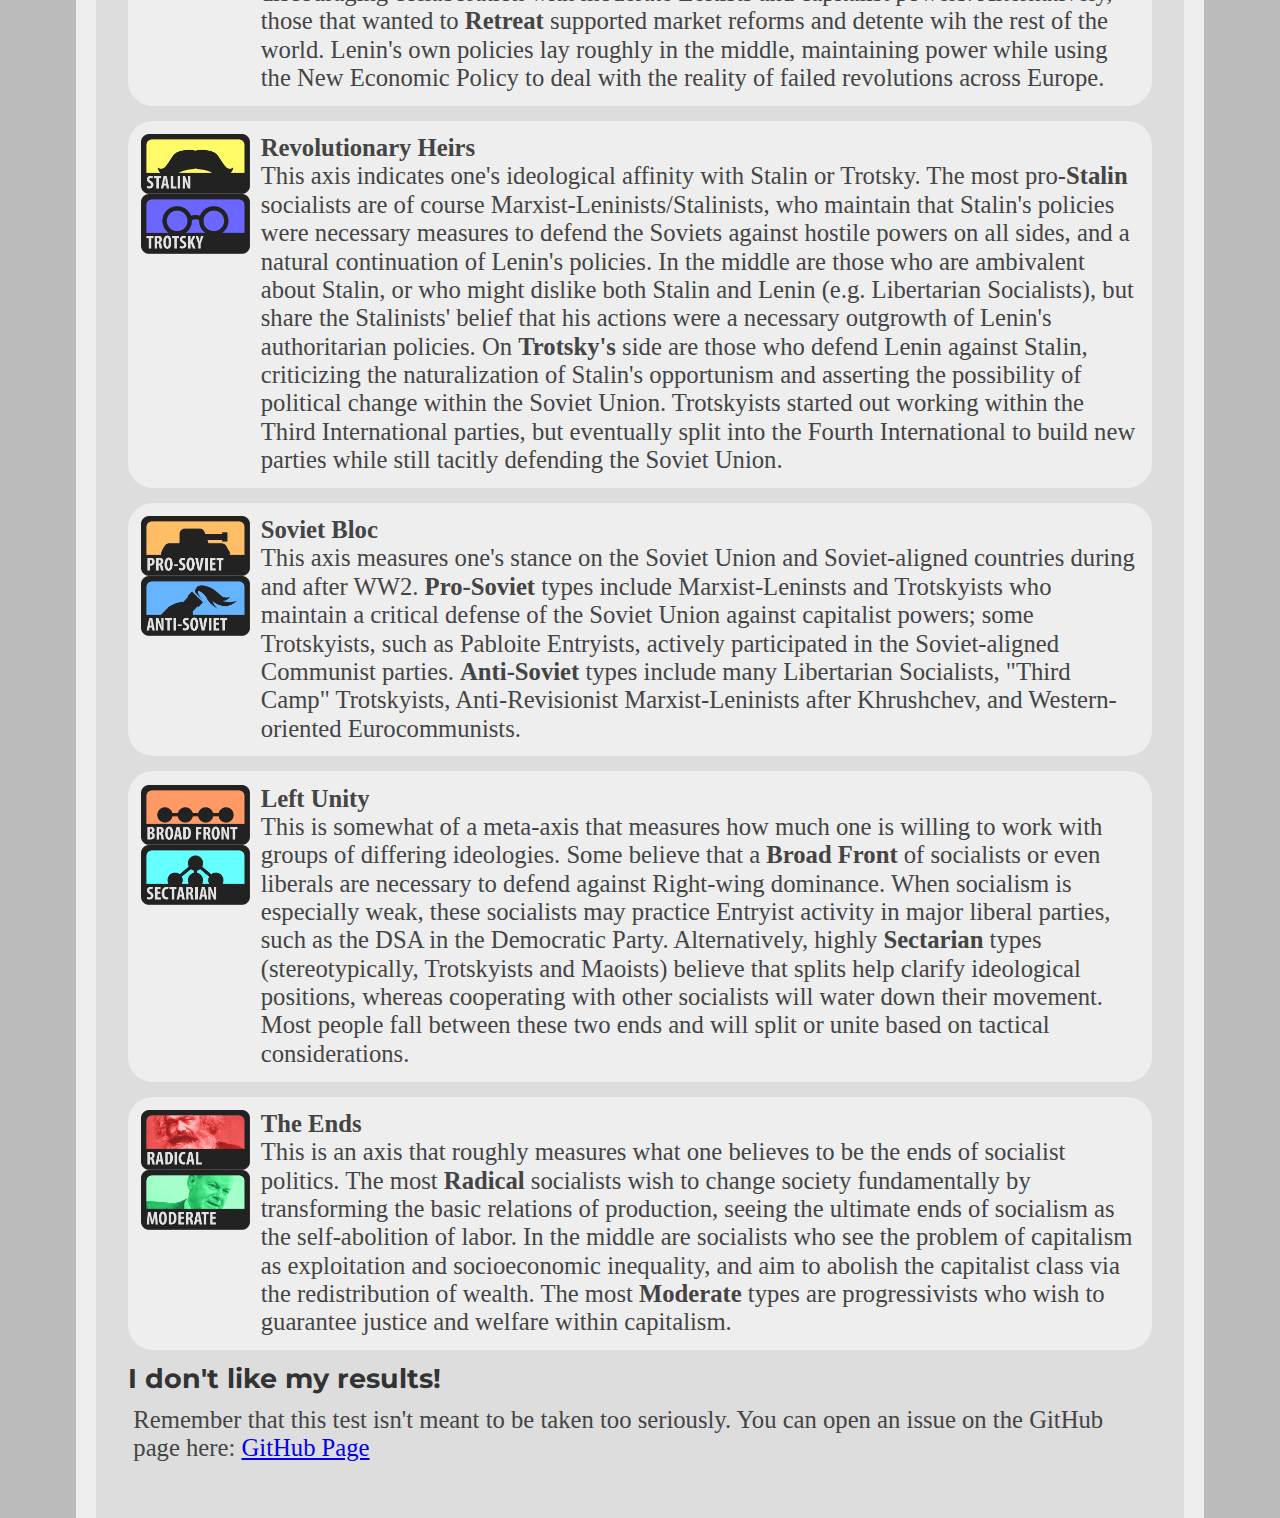
==== commit 552f6037: "Update intro" ====
--- a/index.html
+++ b/index.html
@@ -11,7 +11,8 @@
 <h1>Socialist History Test</h1>
 <hr>
 <h2>What is the Socialist History Test?</h2>
-    <p>This is an attempt to make a political alignment test using historical debates rather than abstract questions. Answer as if you were in the historical moment!</p>
+    <p>This is an attempt to make a political alignment test using historical debates rather than abstract questions.</p>
+    <p><b>Answer as if you were in the historical moment.</b> Strongly Agreeing/Disagreeing yields more interesting results -- try to find all of the minor sects!</p>
     <h2>THIS QUIZ IS INTENDED FOR ENTERTAINMENT ONLY.</h2>
     <p>Politics cannot be quantified into a handful of axes.</p>
 <br>
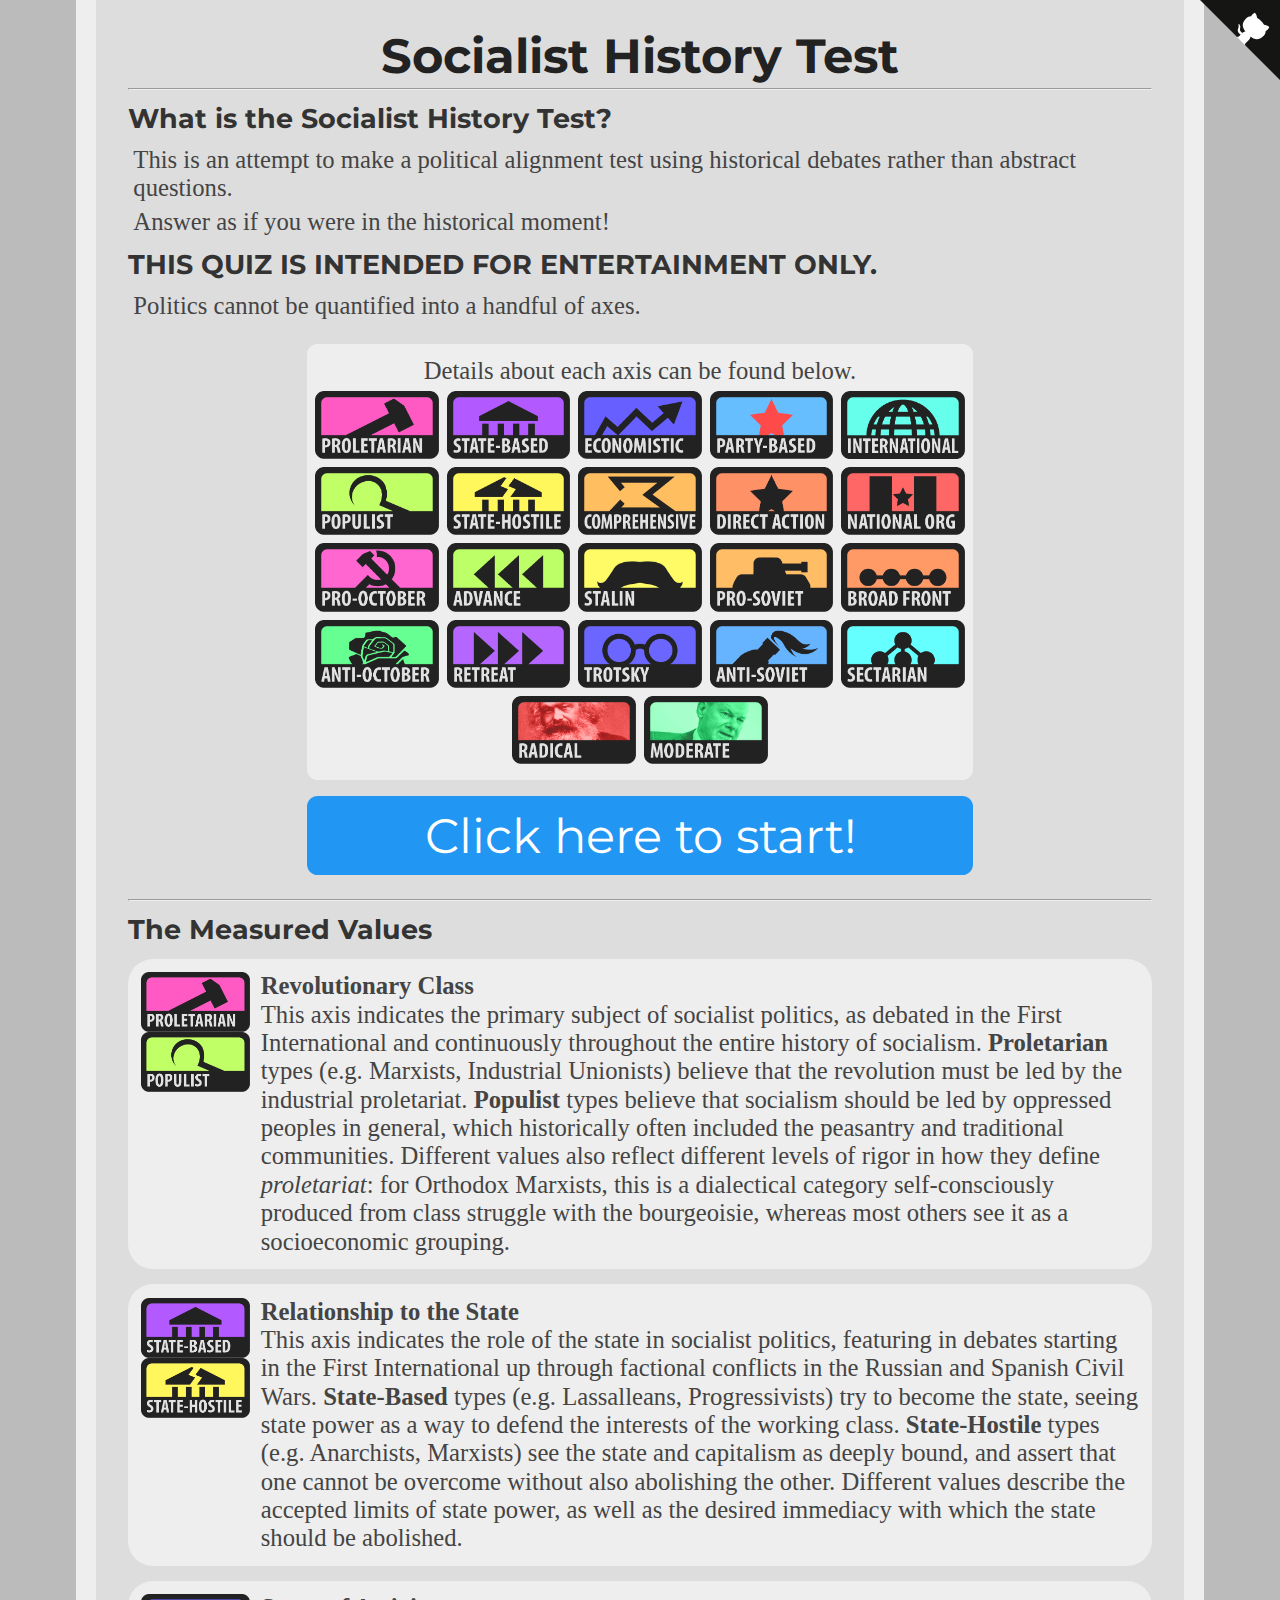
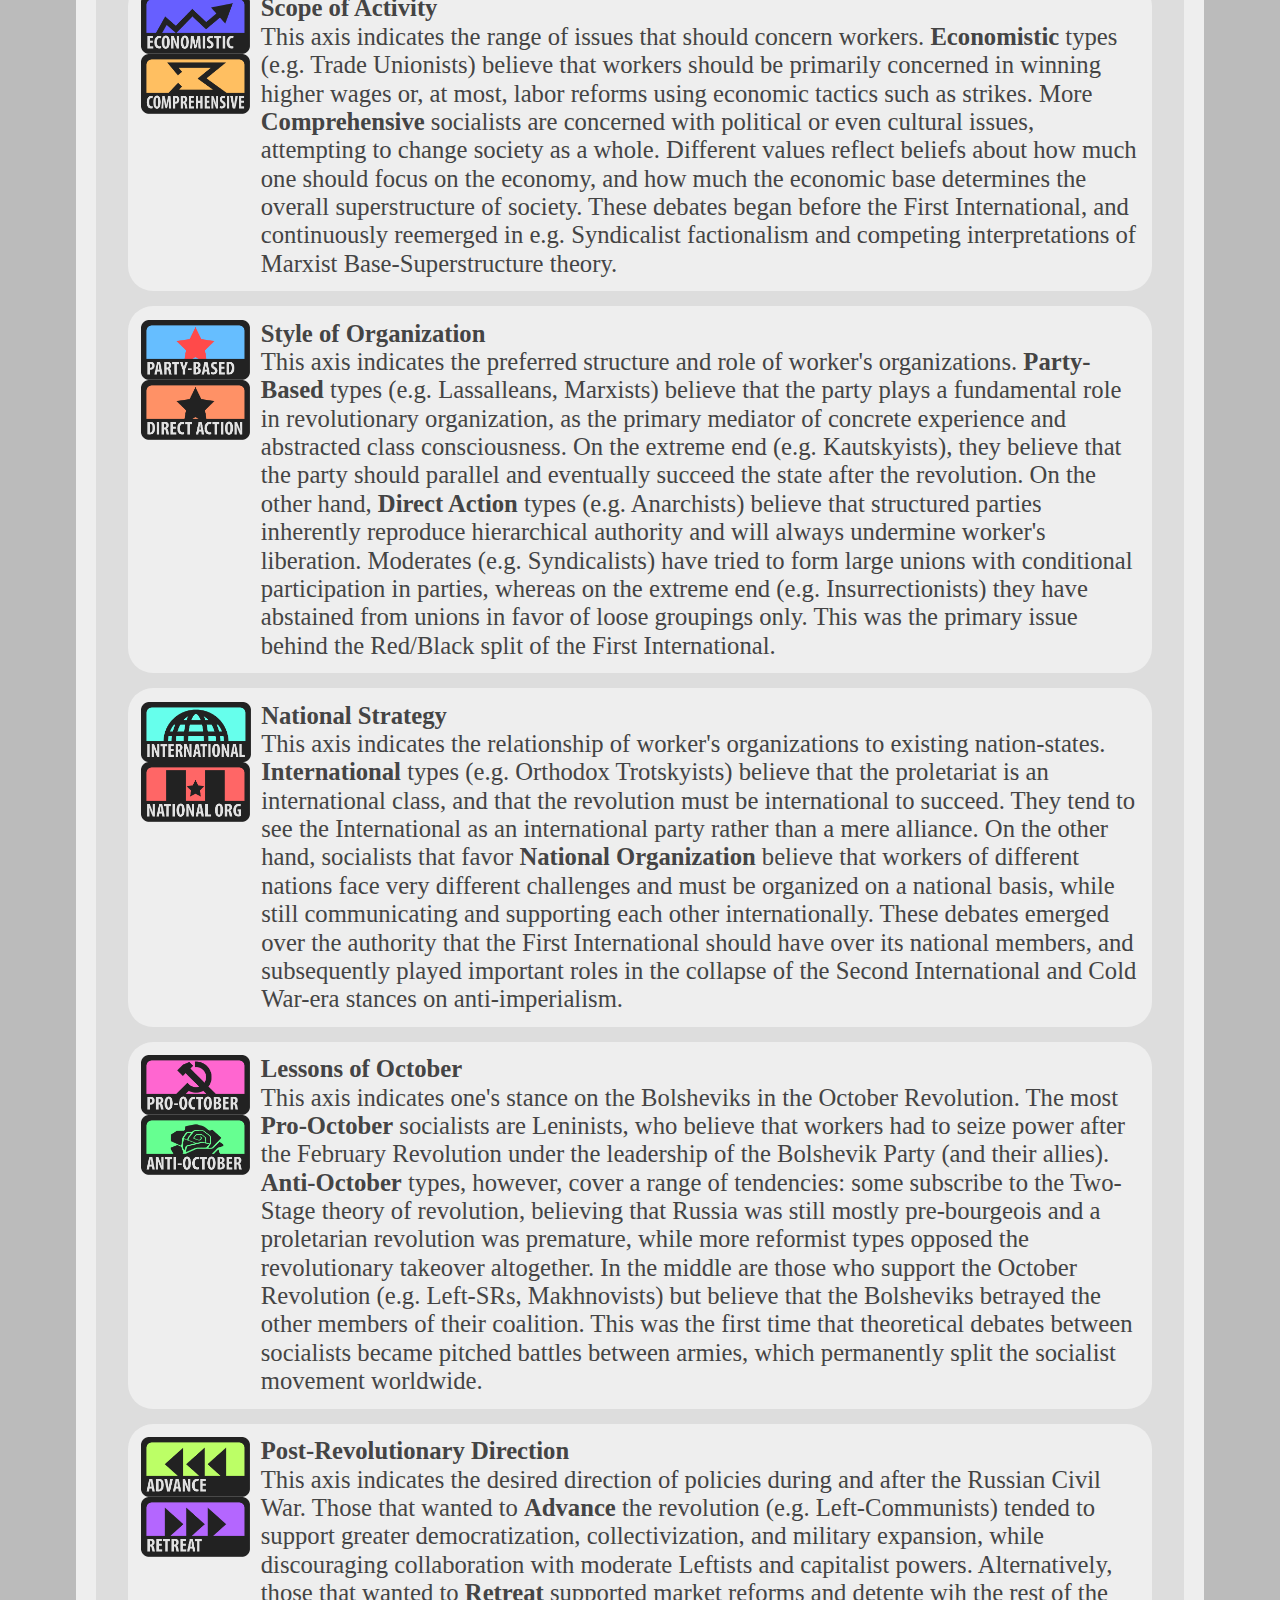
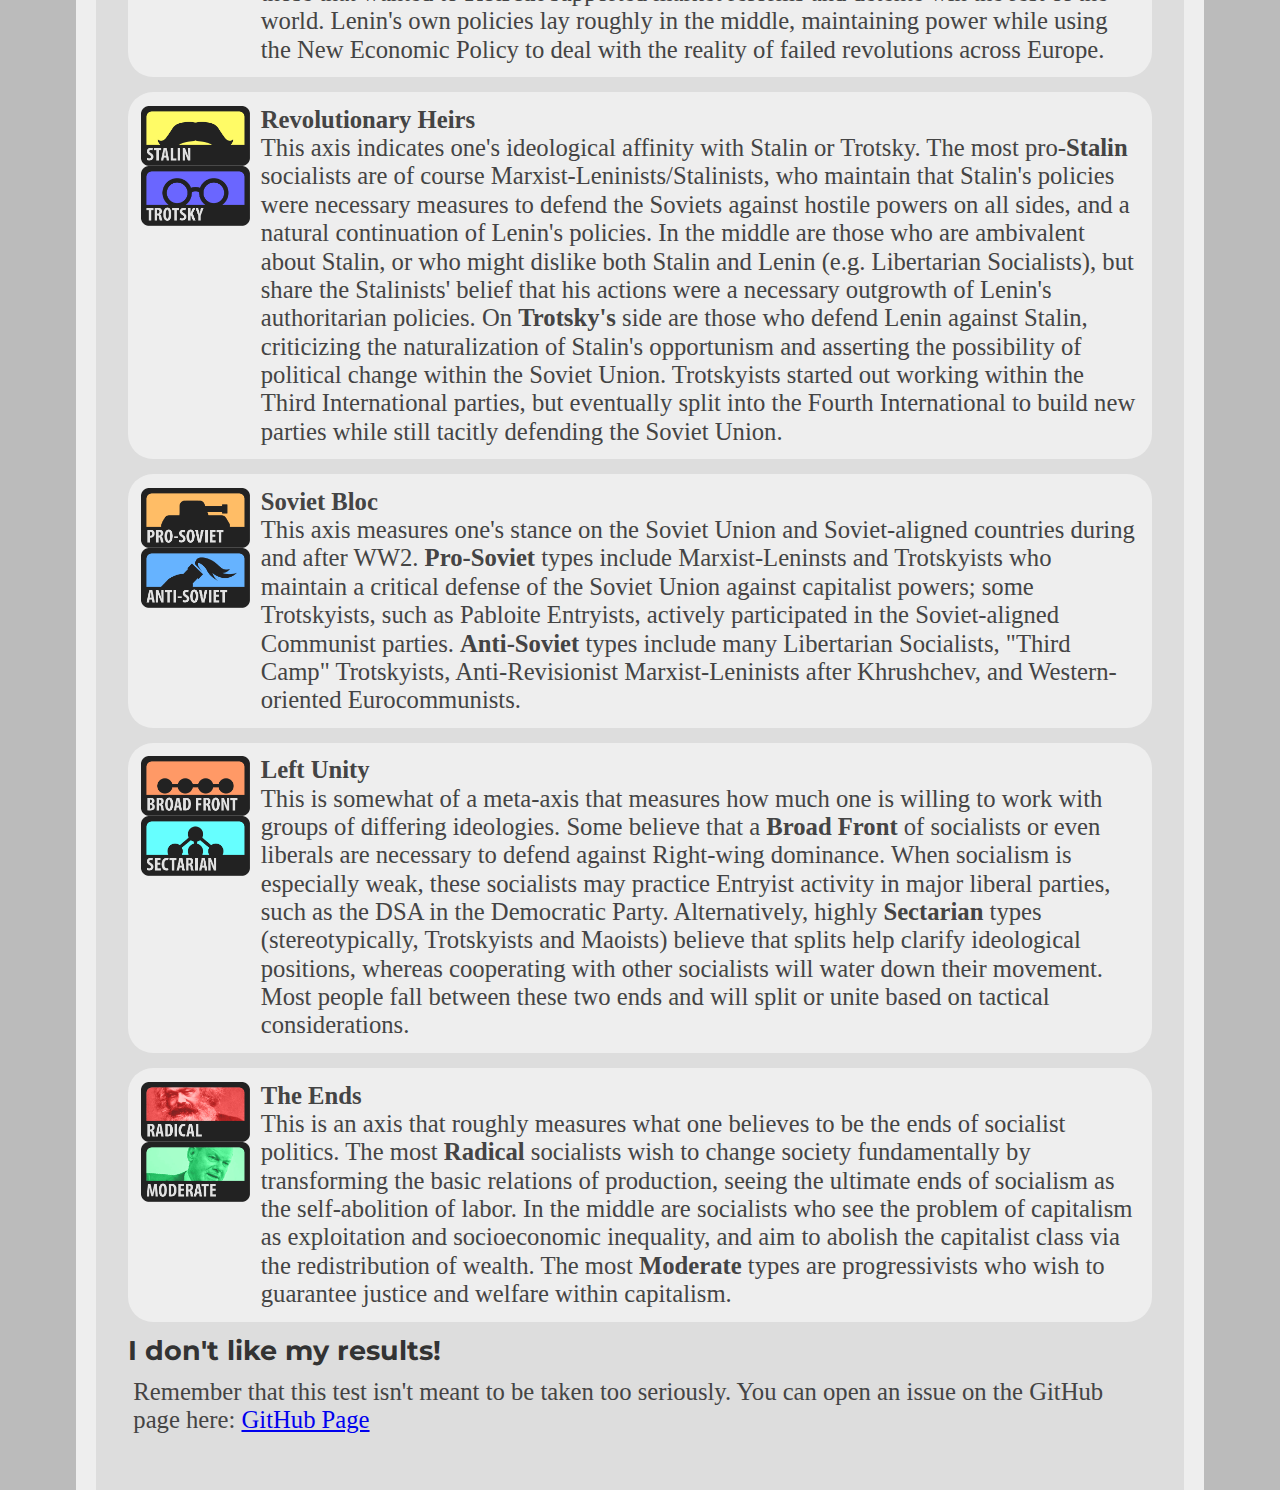
==== commit f28aea89: "Update index" ====
--- a/index.html
+++ b/index.html
@@ -12,7 +12,7 @@
 <hr>
 <h2>What is the Socialist History Test?</h2>
     <p>This is an attempt to make a political alignment test using historical debates rather than abstract questions.</p>
-    <p><b>Answer as if you were in the historical moment.</b> Strongly Agreeing/Disagreeing yields more interesting results -- try to find all of the minor sects!</p>
+    <p>Answer as if you were in the historical moment!</p>
     <h2>THIS QUIZ IS INTENDED FOR ENTERTAINMENT ONLY.</h2>
     <p>Politics cannot be quantified into a handful of axes.</p>
 <br>
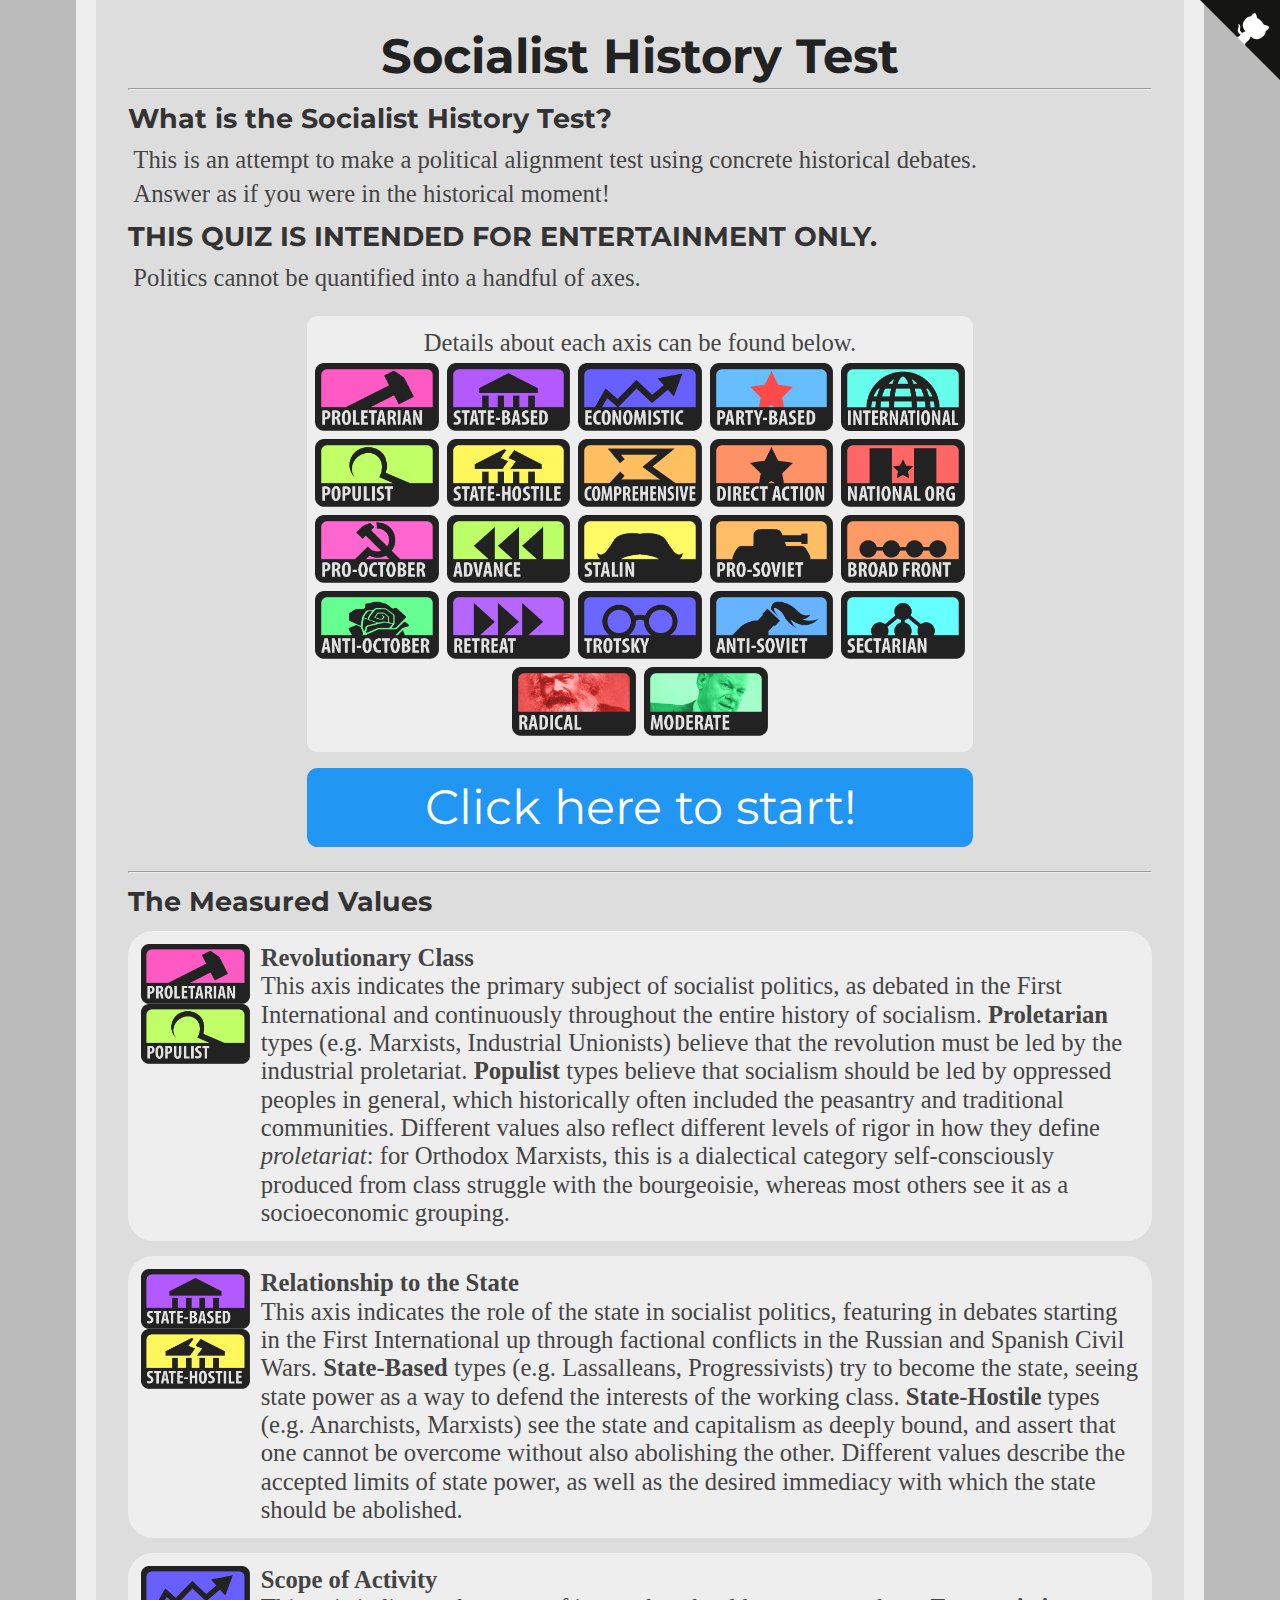
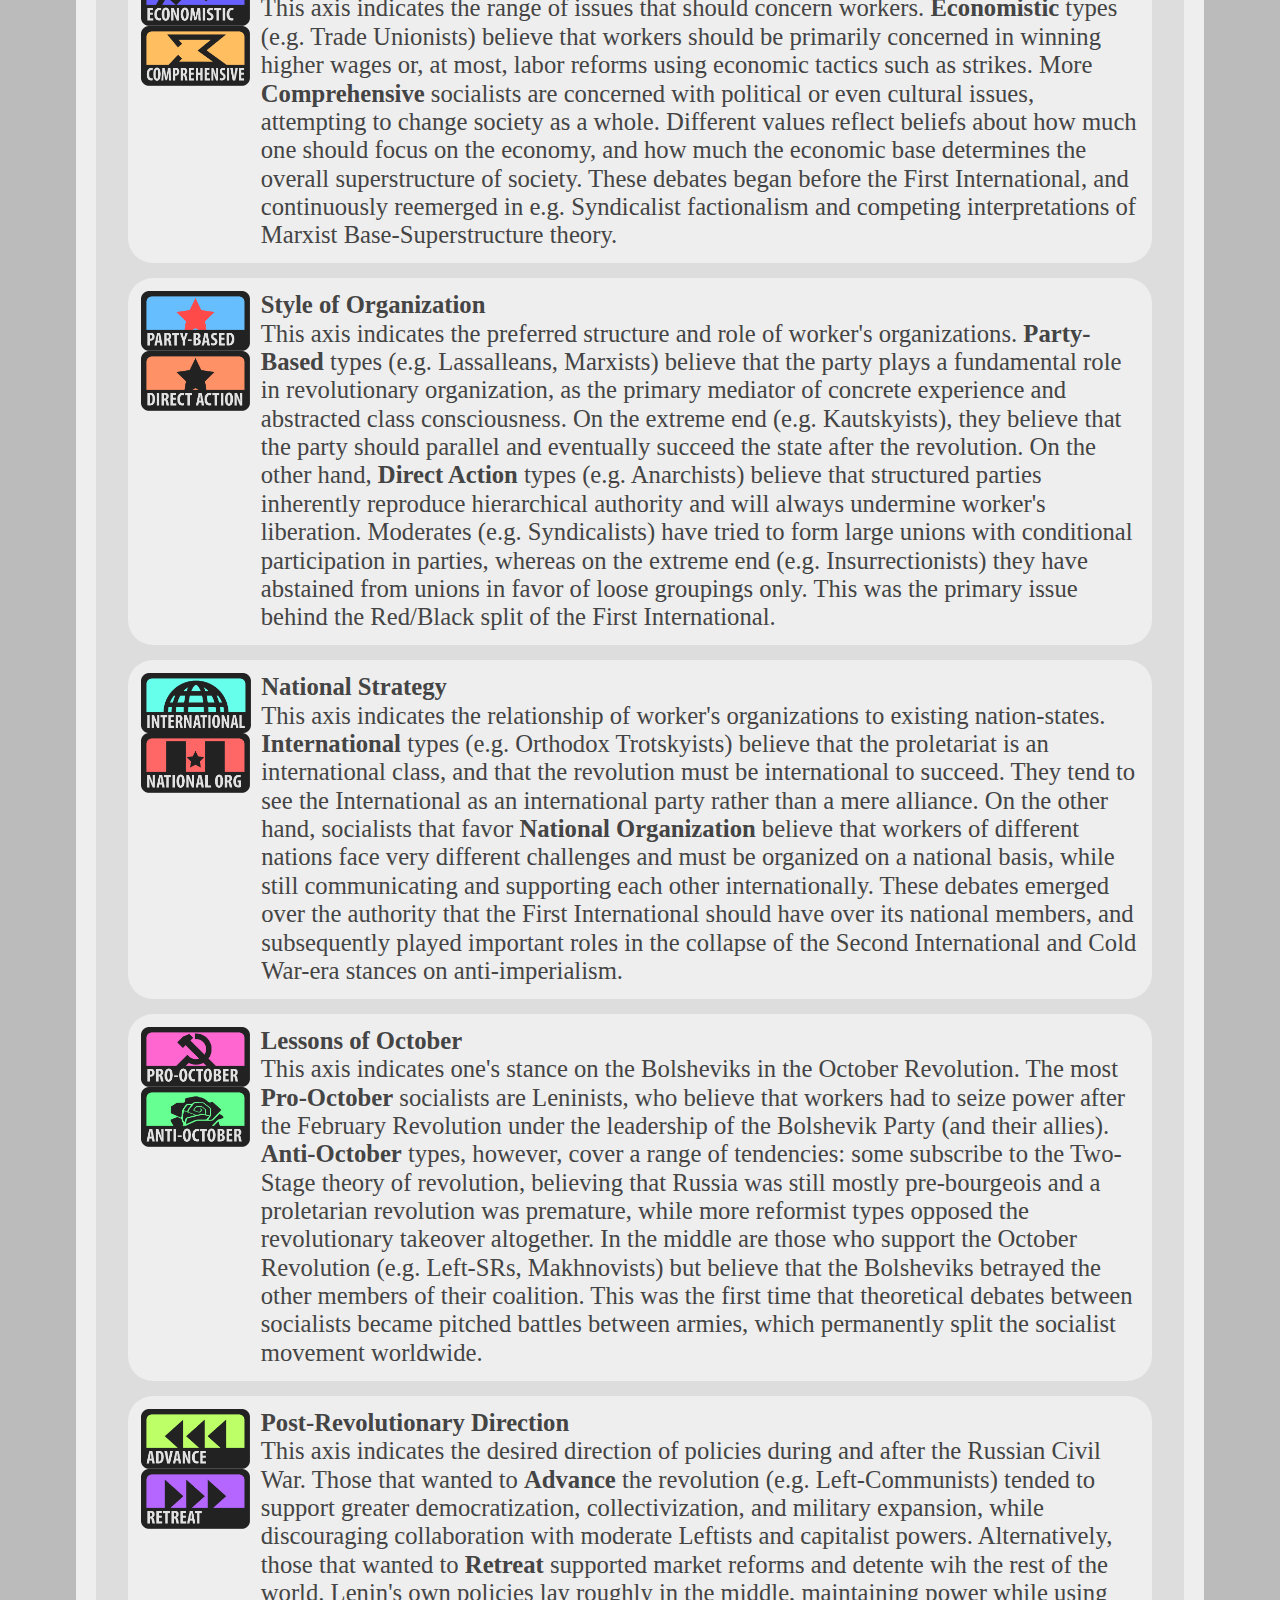
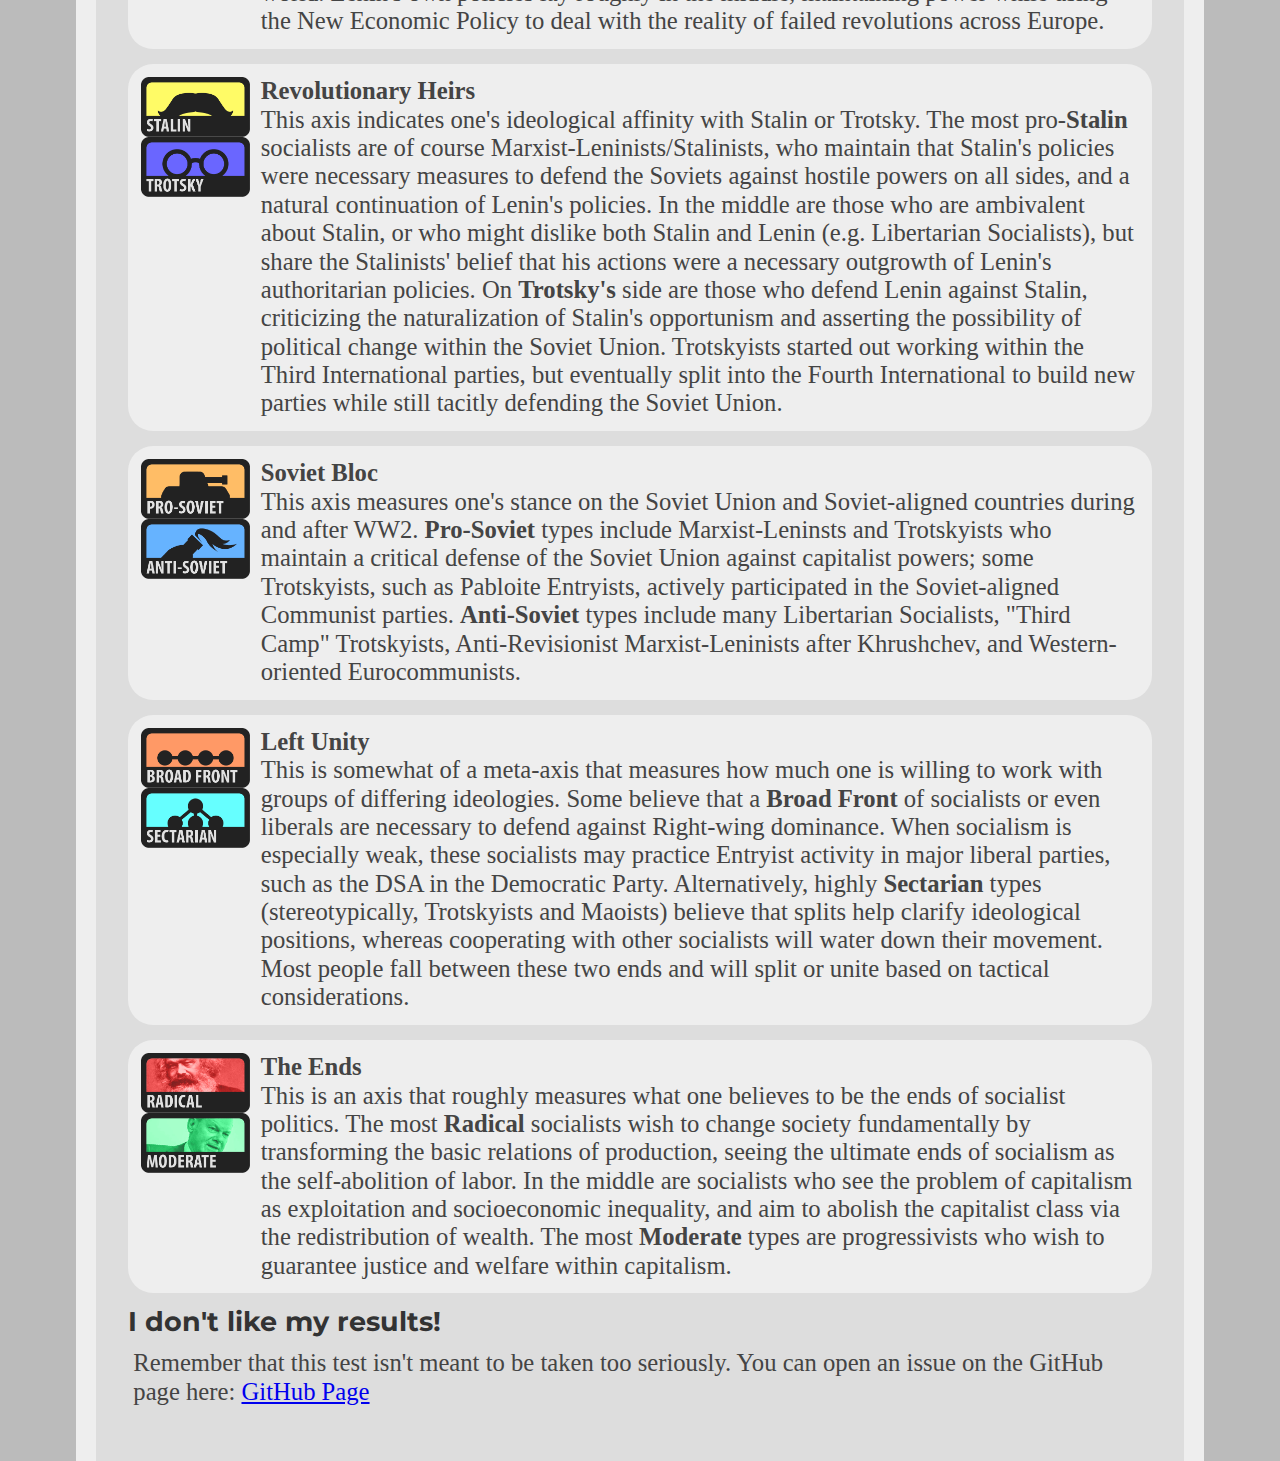
==== commit cbb48623: "Add social preview stuff" ====
--- a/index.html
+++ b/index.html
@@ -1,4 +1,7 @@
 <head>
+<meta property="og:description" content="This is an attempt to make a political alignment test using concrete historical debates. Answer as if you were in the historical moment!">
+<meta property="og:title" content="Socialist History Values Test">
+<meta property="og:image" content="repo_preview.png">
 <link href="https://fonts.googleapis.com/css?family=Montserrat:300,400,700|Roboto:400,700" rel="stylesheet">
 <link href='style.css' rel='stylesheet' type='text/css'>
 <title>Socialist History Test</title>
@@ -11,7 +14,7 @@
 <h1>Socialist History Test</h1>
 <hr>
 <h2>What is the Socialist History Test?</h2>
-    <p>This is an attempt to make a political alignment test using historical debates rather than abstract questions.</p>
+    <p>This is an attempt to make a political alignment test using concrete historical debates.</p>
     <p>Answer as if you were in the historical moment!</p>
     <h2>THIS QUIZ IS INTENDED FOR ENTERTAINMENT ONLY.</h2>
     <p>Politics cannot be quantified into a handful of axes.</p>
